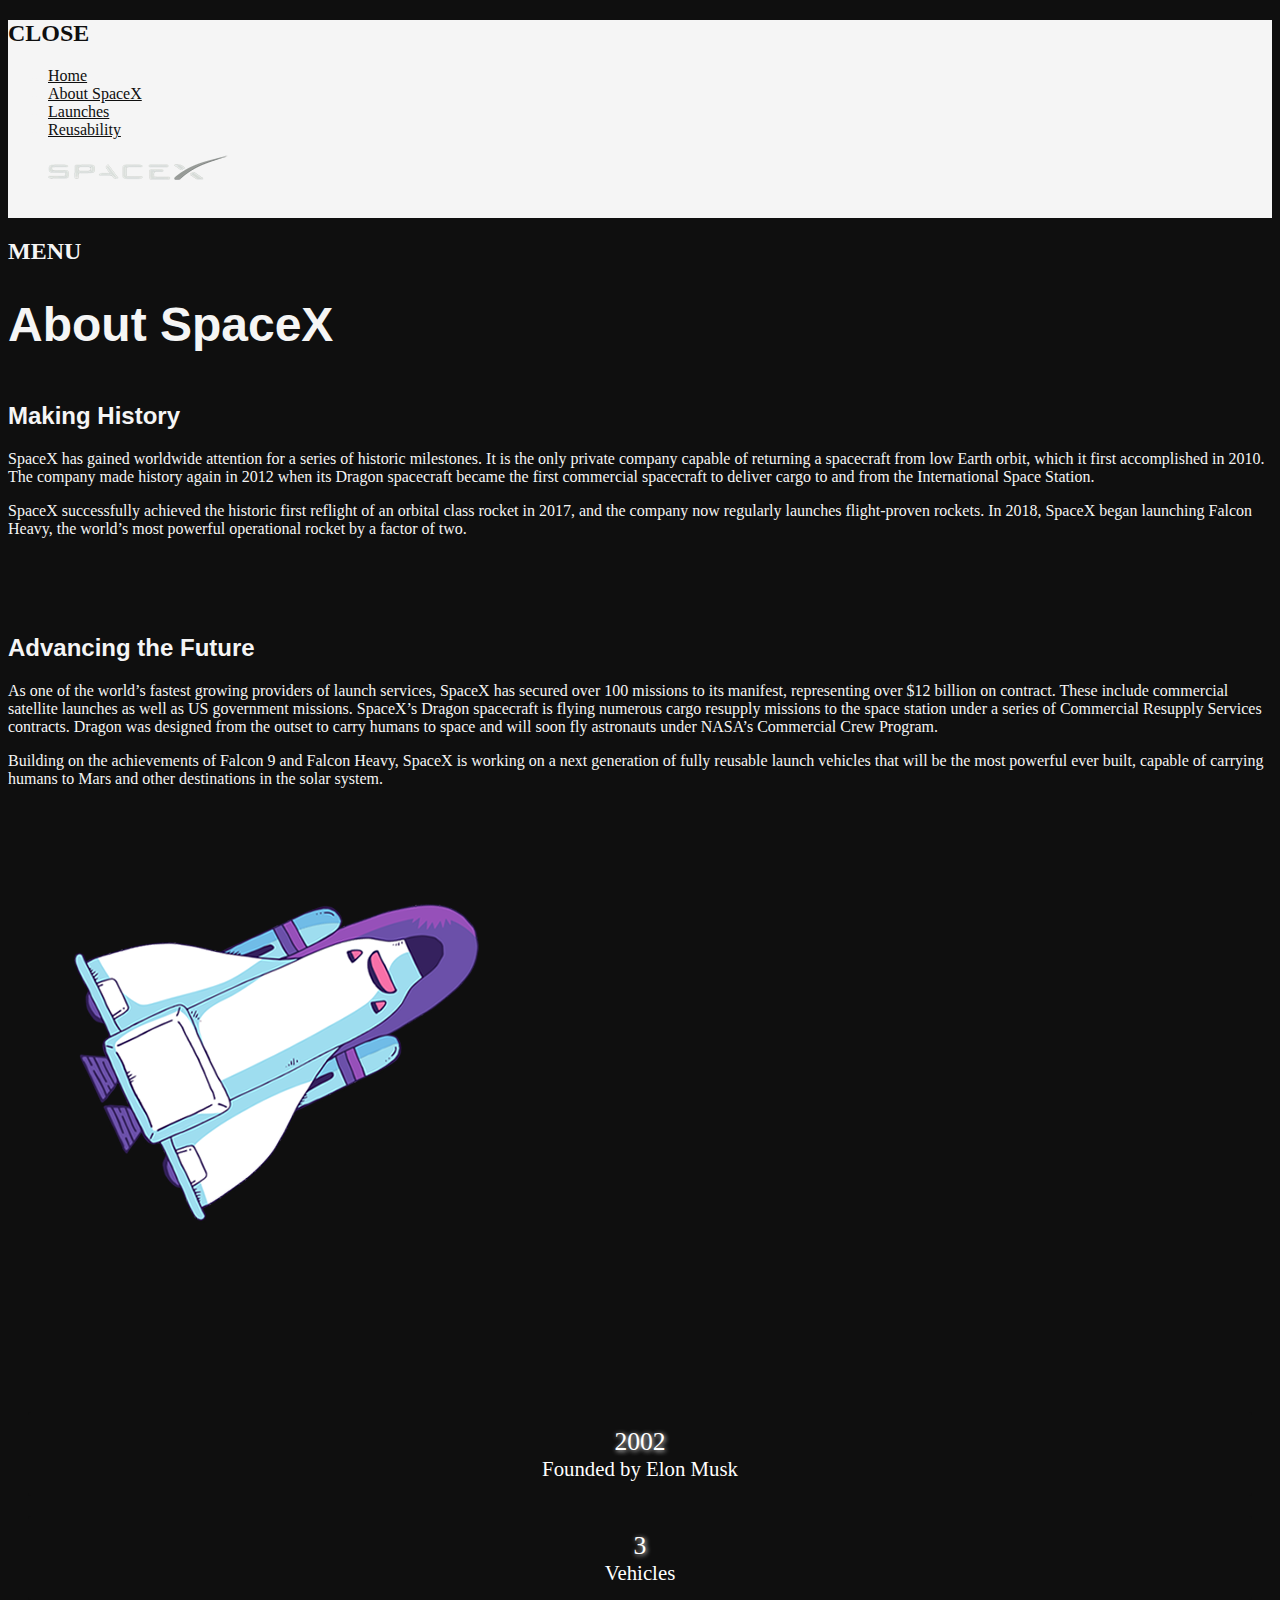
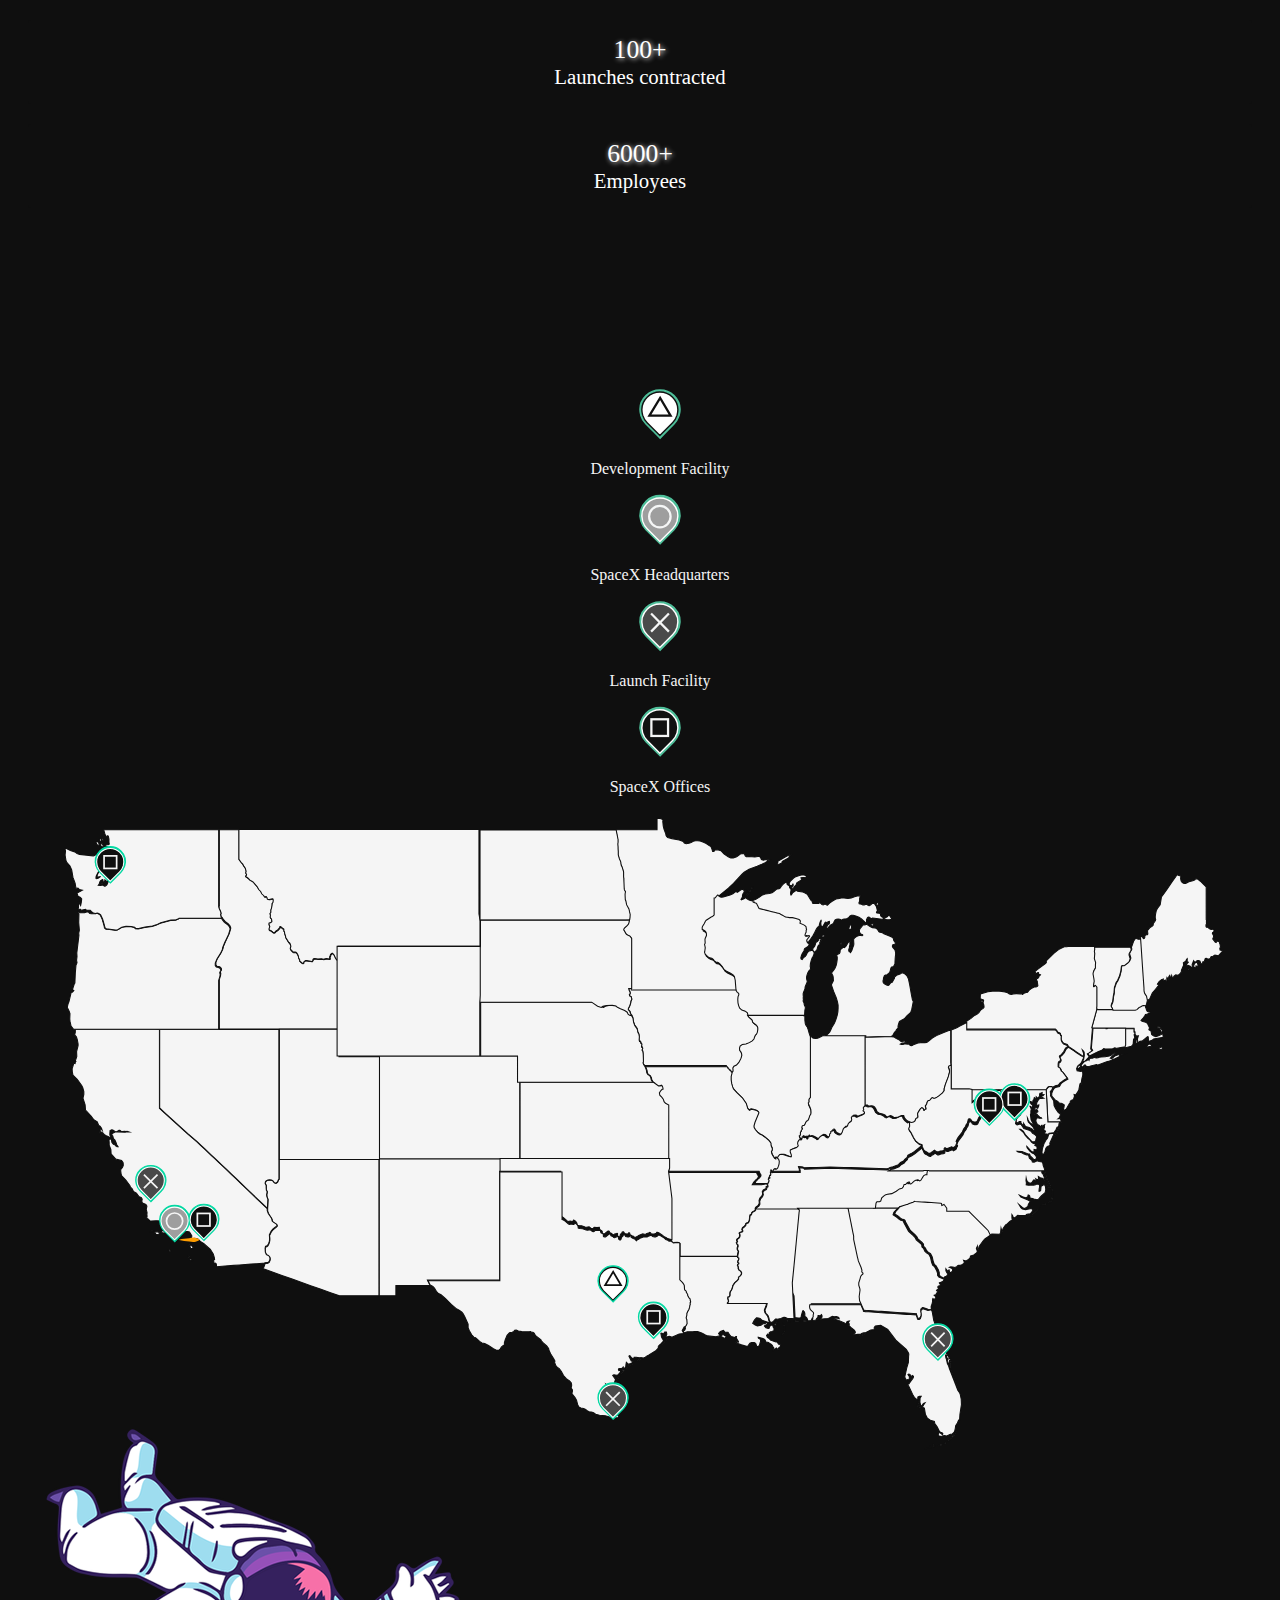
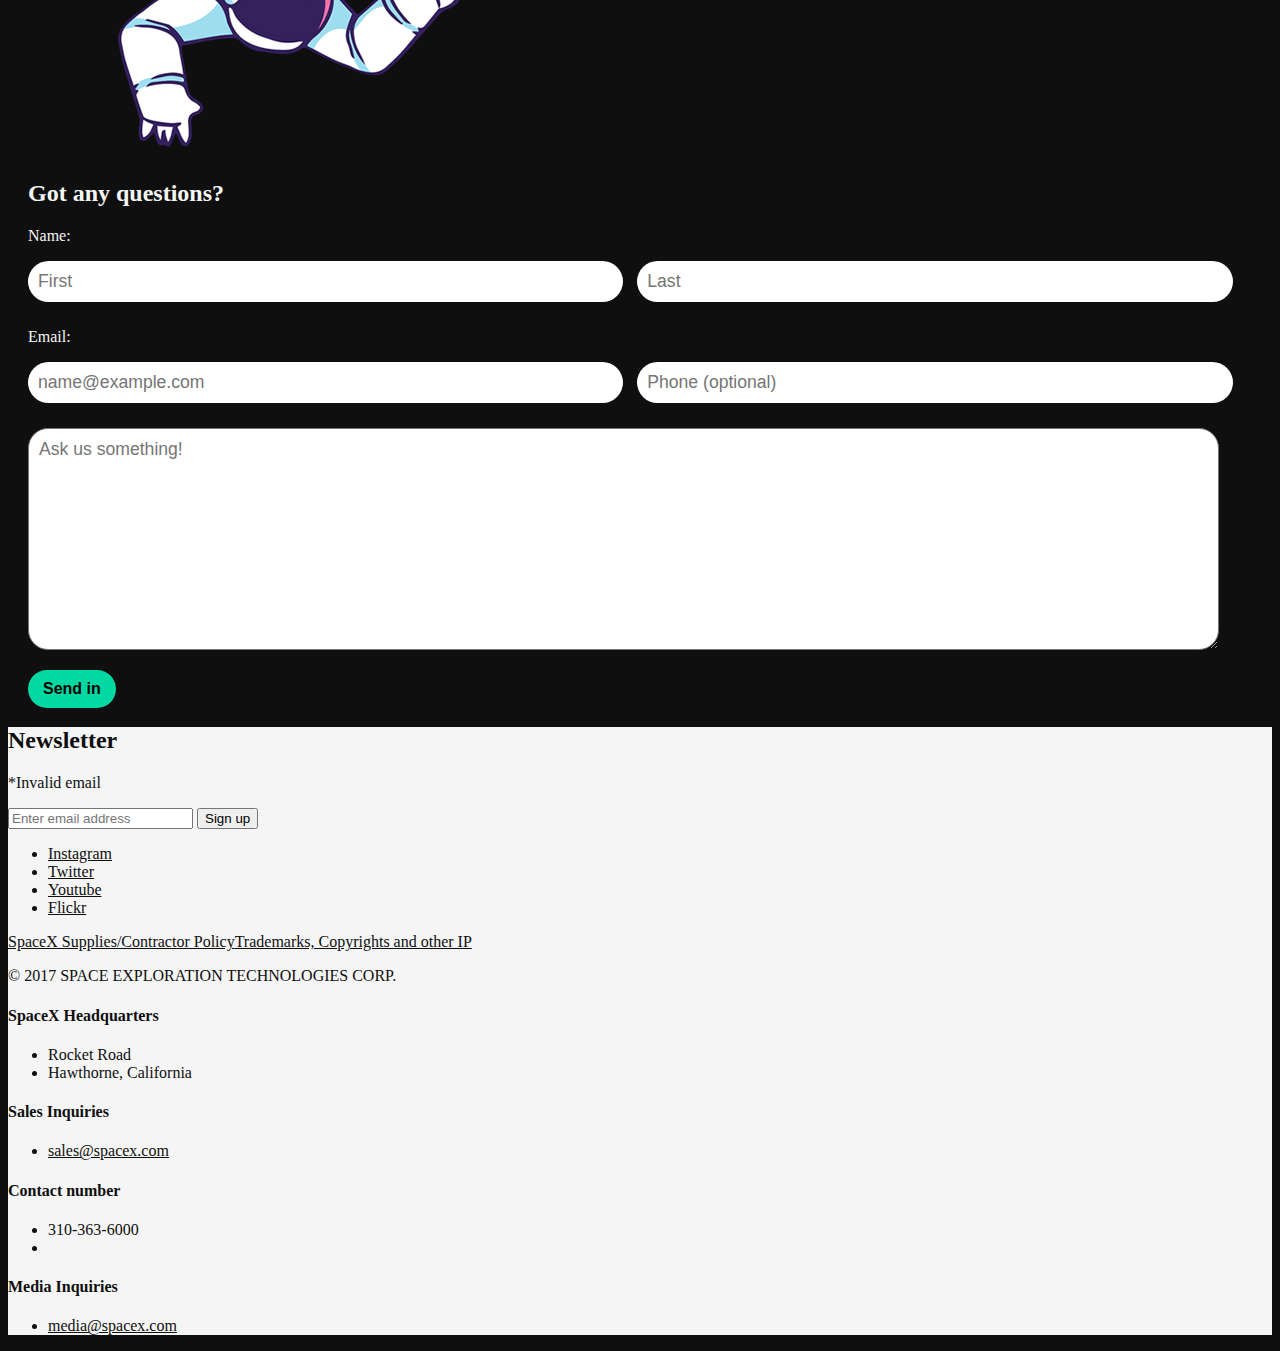
==== about-spacex/index.html @ 8ce4d806 "Add files via upload" ====
<!DOCTYPE html>

<html lang="en">

<head>
    <meta charset="utf-8">
    <meta name="description"
        content="SpaceX designs, manufactures and launches advanced rockets and spacecraft. The company was founded in 2002 to revolutionize space technology, with the ultimate goal of enabling people to live on other planets.">
    <meta name="viewport" content="width=device-width, initial-scale=1.0">
    <meta name="keywords" content="spacex, nasa, elon musk, space travel, falcon, rocket, rockets, rocket launch, mars">
    <meta name="designer" content="Selma Waller">
    <meta name="revisit-after" content="1 day">
    <title>About SpaceX | SpaceX</title>
    <link rel="stylesheet" href="https://wallerweave.com/project-exam/css/style.css">
    <link rel="stylesheet" href="css/about.css">
    <link rel="icon" type="image/png" href="images/spacex-favicon.png">
</head>

<body>
    <!-- navigation menu -->
    <nav>
        <div class="top-navigation-line" id="topnav">
            <div class="hamburger" id="hamburger"></div>
            <div class="shadow" id="myModal">
                <div class="modal-content" id="fitMobile">
                    <div id="close">
                        <h2>CLOSE</h2>
                        <div class="close-bar1"></div>
                        <div class="close-bar2"></div>
                    </div>
                    <div class="col-10">
                        <ul>
                            <li><a href="https://wallerweave.com/project-exam" target="_self">Home</a></li>
                            <li><a href="https://wallerweave.com/project-exam/about-spacex" target="_self">About
                                    SpaceX</a></li>
                            <li><a href="https://wallerweave.com/project-exam/launches" target="_self">Launches</a>
                            </li>
                            <li><a href="https://wallerweave.com/project-exam/reusability"
                                    target="_self">Reusability</a>
                            </li>
                        </ul>
                        <figure>
                            <img id="menu-logo" src="images/spacex-logo.png" alt="spacex-logo">
                        </figure>
                        <p>© 2017 SPACE EXPLORATION TECHNOLOGIES CORP.</p>
                    </div>
                </div>
            </div>
            <div class="pointer" id="pointer">
                <h2 id="menu-text">MENU</h2>
                <div class="bar1" id="bar1"></div>
                <div class="bar2" id="bar2"></div>
                <div class="bar3" id="bar3"></div>
            </div>
        </div>
    </nav>

    <!-- header / text content -->
    <div class="row">
        <section class="section-background">
            <div class="container">
                <div class="row">
                    <div class="header-text">
                        <div class="col-6">
                            <h1>About SpaceX</h1>
                            <h2>Making History</h2>
                            <p>SpaceX has gained worldwide attention for a series of historic milestones. It is the only
                                private
                                company capable of returning a spacecraft from low Earth orbit, which it first
                                accomplished
                                in
                                2010.
                                The company made history again in 2012 when its Dragon spacecraft became the first
                                commercial
                                spacecraft to deliver cargo to and from the International Space Station.</p>
                            <p>SpaceX successfully achieved the historic first reflight of an orbital class rocket in
                                2017,
                                and
                                the
                                company now regularly launches flight-proven rockets. In 2018, SpaceX began launching
                                Falcon
                                Heavy,
                                the world’s most powerful operational rocket by a factor of two.</p>

                            <div class="header-animation mobile">
                                <figure>
                                    <img src="images/spaceship.png" alt="spaceship-figure" style="width: 450px">
                                </figure>
                                <div class="galaxy-container">
                                    <div class="dot"></div>
                                    <div class="dot"></div>
                                    <div class="dot"></div>
                                    <div class="dot"></div>
                                    <div class="dot"></div>
                                    <div class="dot"></div>
                                    <div class="dot"></div>
                                    <div class="dot"></div>
                                    <div class="dot"></div>
                                    <div class="dot"></div>
                                    <div class="dot"></div>
                                    <div class="dot"></div>
                                    <div class="dot"></div>
                                </div>
                            </div>
                            <div class="textblock-space-top">
                                <h2>Advancing the Future</h2>
                                <p>As one of the world’s fastest growing providers of launch services, SpaceX has
                                    secured
                                    over
                                    100
                                    missions to its manifest, representing over $12 billion on contract. These include
                                    commercial
                                    satellite launches as well as US government missions. SpaceX’s Dragon spacecraft is
                                    flying
                                    numerous
                                    cargo resupply missions to the space station under a series of Commercial Resupply
                                    Services
                                    contracts. Dragon was designed from the outset to carry humans to space and will
                                    soon
                                    fly
                                    astronauts
                                    under NASA’s Commercial Crew Program.</p>
                                <p>Building on the achievements of Falcon 9 and Falcon Heavy, SpaceX is working on a
                                    next
                                    generation
                                    of
                                    fully reusable launch vehicles that will be the most powerful ever built, capable of
                                    carrying
                                    humans
                                    to Mars and other destinations in the solar system.</p>
                            </div>
                        </div>
                        <div class="header-animation tablet">
                            <figure>
                                <img src="images/spaceship.png" alt="spaceship-figure" style="width: 450px"></figure>
                            <div class="galaxy-container">
                                <div class="dot"></div>
                                <div class="dot"></div>
                                <div class="dot"></div>
                                <div class="dot"></div>
                                <div class="dot"></div>
                                <div class="dot"></div>
                                <div class="dot"></div>
                                <div class="dot"></div>
                                <div class="dot"></div>
                                <div class="dot"></div>
                                <div class="dot"></div>
                                <div class="dot"></div>
                                <div class="dot"></div>
                            </div>
                        </div>
                    </div>
                </div>
            </div>
        </section>
    </div>

    <!-- Facts -->
    <main class="container-main">
        <div class="row">
            <div class="fact-cards container col-10">
                <div class="cards">
                    <div class="facts">
                        <div class="background-animation"></div>
                        <div class="fact-text">
                            <p>2002</p>
                            <p>Founded by Elon Musk</p>
                        </div>
                    </div>
                    <div class="facts">
                        <div class="background-animation"></div>
                        <div class="fact-text">
                            <p>3</p>
                            <p>Vehicles</p>
                        </div>
                    </div>
                    <div class="facts">
                        <div class="background-animation"></div>
                        <div class="fact-text">
                            <p>100+</p>
                            <p>Launches contracted</p>
                        </div>
                    </div>
                    <div class="facts">
                        <div class="background-animation"></div>
                        <div class="fact-text">
                            <p>6000+</p>
                            <p>Employees</p>
                        </div>
                    </div>
                </div>
            </div>
        </div>

        <!-- Map with locations -->
        <div class="container-main">
            <div class="map-of-locations">
                <div class="info-icons">
                    <div class="col-10">
                        <div class="col-1">
                            <figure>
                                <img src="images/dev-fac.svg" alt="triangle-icon" style="width:50px;">
                            </figure>
                            <p>Development Facility</p>
                        </div>
                        <div class="col-1">
                            <figure>
                                <img src="images/headquarter.svg" alt="circle-icon" style="width:50px;">
                            </figure>
                            <p>SpaceX Headquarters</p>
                        </div>
                        <div class="col-1">
                            <figure>
                                <img src="images/launch.svg" alt="cross-icon" style="width:50px;">
                            </figure>
                            <p>Launch Facility</p>
                        </div>
                        <div class="col-1">
                            <figure>
                                <img src="images/office.svg" alt="square-icon" style="width:50px;">
                            </figure>
                            <p>SpaceX Offices</p>
                        </div>
                    </div>
                </div>
                <div class="map-of-usa">
                    <figure>
                        <img src="images/usa-pinned.svg" alt="map-of-usa">
                    </figure>
                </div>
            </div>
        </div>

        <!-- Contact form -->
        <div class="container-main">
            <div class="row">
                <div class="question-form">
                    <div class="col-6">
                        <div class="header-animation bottom-animation">
                            <div class="dot"></div>
                            <div class="dot"></div>
                            <div class="dot"></div>
                            <div class="dot"></div>
                            <div class="dot"></div>
                            <div class="dot"></div>
                            <div class="dot"></div>
                            <div class="dot"></div>
                            <div class="dot"></div>
                            <figure>
                                <img src="images/astronaut2.png" alt="animated-image" style="width: 450px;">
                            </figure>
                        </div>
                    </div>
                    <div class="col-6">
                        <form>
                            <h2>Got any questions?</h2>
                            <p>Name:</p>
                            <p id="nameError">*Please enter a valid name</p>
                            <input type="text" id="firstName" placeholder="First">
                            <input type="text" id="lastName" placeholder="Last">
                            <p>Email:</p>
                            <p id="emailError">*Invalid email</p>
                            <p id="phoneError">*Invalid phone number</p>
                            <input type="email" id="emailAddress" placeholder="name@example.com">
                            <input type="tel" id="phoneNumber" placeholder="Phone (optional)">
                            <p id="textFieldError">*This field cannot be empty</p>
                            <textarea id="textField" placeholder="Ask us something!"></textarea>
                        </form>
                        <button id="formSubmit">Send in</button>
                        <p id="questionReceived">Message sent! You'll hear from us soon!</p>
                    </div>
                </div>
            </div>
        </div>
    </main>

    <!-- Footer -->
    <footer>
        <div class="footer-outer">
            <div class="row">
                <div class="container-main">
                    <div class="left-side-footer">
                        <div class="footer-newsletter">
                            <div class="col-6">
                                <div class="footer-newsletter-section">
                                    <h2>Newsletter</h2>
                                    <div id="error">
                                        <p>*Invalid email</p>
                                    </div>
                                    <form>
                                        <input class="footer-email-input" id="email" type="email"
                                            placeholder="Enter email address">
                                        <button id="submitButton">Sign up</button>
                                    </form>
                                </div>
                                <div class="footer-media">
                                    <ul>
                                        <li><a href="https://www.instagram.com/spacex/" target="_blank">Instagram</a>
                                        </li>
                                        <li><a href="https://twitter.com/SpaceX" target="_blank">Twitter</a></li>
                                        <li><a href="https://www.youtube.com/channel/UCtI0Hodo5o5dUb67FeUjDeA"
                                                target="_blank">Youtube</a></li>
                                        <li><a href="https://www.flickr.com/photos/spacex/" target="_blank">Flickr</a>
                                        </li>
                                    </ul>
                                </div>

                                <div class="footer-contact-section mobile-footer">
                                    <h4>Contact number</h4>
                                    <ul>
                                        <li>310-363-6000</li>
                                    </ul>
                                    <h4>SpaceX Headquarters</h4>
                                    <ul>
                                        <li>Rocket Road</li>
                                        <li>Hawthorne, California</li>
                                    </ul>

                                    <h4>Sales Inquiries</h4>
                                    <ul>
                                        <li><a href="mailto:sales@spacex.com" target="_top">sales@spacex.com</a>
                                        </li>
                                    </ul>
                                    <h4>Media Inquiries</h4>
                                    <ul>
                                        <li><a href="mailto:media@spacex.com" target="_top">media@spacex.com</a>
                                        </li>
                                    </ul>
                                    <div class="copyrights">
                                        <a href="https://www.spacex.com/news/2013/07/29/spacex-suppliercontractor-policy"
                                            target="_blank">SpaceX Supplies/Contractor Policy</a><a
                                            href="https://www.spacex.com/trademarks-copyrights-and-other-ip-spacex"
                                            target="_blank">Trademarks, Copyrights and other IP</a>
                                        <p>© 2017 SPACE EXPLORATION TECHNOLOGIES CORP.</p>
                                    </div>
                                </div>
                                <div class="copyrights desktop">
                                    <a href="https://www.spacex.com/news/2013/07/29/spacex-suppliercontractor-policy"
                                        target="_blank">SpaceX Supplies/Contractor Policy</a><a
                                        href="https://www.spacex.com/trademarks-copyrights-and-other-ip-spacex"
                                        target="_blank">Trademarks, Copyrights and other IP</a>
                                    <p>© 2017 SPACE EXPLORATION TECHNOLOGIES CORP.</p>

                                </div>
                            </div>
                        </div>
                    </div>

                    <div class="col-5 right-floating-box">
                        <div class="footer-contact-section desktop">
                            <div class="col-6">
                                <h4>SpaceX Headquarters</h4>
                                <ul>
                                    <li>Rocket Road</li>
                                    <li>Hawthorne, California</li>
                                </ul>

                                <h4>Sales Inquiries</h4>
                                <ul>
                                    <li><a href="mailto:sales@spacex.com" target="_top">sales@spacex.com</a></li>
                                </ul>
                            </div>

                            <div class="col-6">
                                <h4>Contact number</h4>
                                <ul>
                                    <li>310-363-6000</li>
                                    <li>&nbsp;</li>
                                </ul>
                                <h4>Media Inquiries</h4>
                                <ul>
                                    <li><a href="mailto:media@spacex.com" target="_top">media@spacex.com</a></li>
                                </ul>
                            </div>
                        </div>
                    </div>
                </div>
            </div>
        </div>
    </footer>
    <!-- Root -->
    <script src="https://wallerweave.com/project-exam/script/javascript.js"></script>
    <script src="script/about.js"></script>
</body>

</html>
---- about-spacex/css/about.css ----
/* inverted theme colors */
body {
    background: #0f0f0f;
    color: #f5f5f5;
}

.top-navigation-line {
    background: #0f0f0f;
}

.modal-content {
    background: #f5f5f5;
}

.close-bar1,
.close-bar2 {
    background: #0f0f0f;
}

.modal-content h2,
.modal-content a {
    color: #0f0f0f;
}

.modal-content a:hover {
    color: #00b688;
}

.section-background {
    background: #0f0f0f;
}

.footer-outer {
    background: #f5f5f5;
}

.footer-outer,
.footer-outer a {
    color: #0f0f0f;
}

.footer-outer a:hover {
    color: #00b688;
}

.tablet {
    display: block;
}

.mobile {
    display: none;
}

.mobile-footer {
    display: none;
}

/* animation */
.header-animation {
    right: 0;
    top: 100px;
}

.header-animation img {
    width: 100%;
    animation: spaceship 9000ms infinite, intro-fade 3000ms ease-in;
}

@keyframes spaceship {
    0% {
        transform: translateY(0) rotate(-20deg);
    }

    50% {
        transform: translateY(20px) rotate(-22deg);
    }
    100% {
        transform: translateY(0) rotate(-20deg);
    }
}

@keyframes intro-fade {
    0% {
        opacity: 0;
    }

    20% {
        opacity: 0;
    }

    30% {
        opacity: 0;
    }

    40% {
        opacity: 0;
    }

    60% {
        opacity: 0.8;
    }

    70% {
        opacity: 1;
    }

    100% {
        opacity: 1;
    }
}

@keyframes intro-fade-stars {
    0% {
        opacity: 0;
    }

    10% {
        opacity: 0;
    }

    50% {
        opacity: 1;
    }
    
    100% {
        opacity: 1;
    }
}

.galaxy-container {
    animation: intro-fade-stars 5000ms ease-in;
}

.dot:nth-child(6) {
    top: 30px;
}

.dot:nth-child(9) {
    top: calc(50% - 40px);
    left: calc(50% - 330px);
    animation-delay: 2700ms;
    width: 2px;
    height: 2px;
}

.dot:nth-child(10) {
    top: calc(50% - 210px);
    left: calc(50% - -30px);
    animation-delay: 1600ms;
    width: 1px;
    height: 1px;
}

.dot:nth-child(11) {
    top: calc(50% - -120px);
    left: calc(50% - -250px);
    animation-delay: 2000ms;
    width: 3px;
    height: 3px;
}

.dot:nth-child(12) {
    top: calc(50% - -160px);
    left: calc(50% - 170px);
    animation-delay: 2300ms;
    width: 1px;
    height: 1px;
}

.dot:nth-child(4) {
    top: calc(50% - -160px);
    left: calc(50% - 170px);
    animation-delay: 1300ms;
    width: 1px;
    height: 1px;
}

/* main content */
.header-text {
    padding-right: 0;
}

.header-text h1 {
    font-family: 'Work Sans', sans-serif;
    font-weight: 100;
    font-size: 3em;
    font-weight: 600;
}

.header-text h2 {
    font-family: 'Work Sans', sans-serif;
    margin-top: 50px;
    animation: intro-fade 1000ms ease-in;
}

.header-text p {
    animation: intro-fade 1200ms ease-in;
}

.textblock-space-top {
    padding-top: 30px;
    animation: intro-fade 1500ms ease-in;
}

.textblock-space-top p {
    animation: intro-fade 1700ms ease-in;
}

.fact-cards {
    margin-top: 130px;
}

.facts {
    position: relative;
    background: #0f0f0f;
    margin: 20px;
    border-radius: 3px;
    padding: 0;
}

.fact-text {
    padding: 15px;
}

.fact-text p {
    margin: 0;
    text-align: center;
    font-size: 1.3em;
    color: #fff;
}

.fact-text p:nth-child(1) {
    font-size: 1.6em;
    text-shadow: 1px 1px 5px #fff;
}

.background-animation {
    position: absolute;
    width: 100%;
    height: 100%;
    z-index: 0;
    animation: factsbackground 5000ms ease-in-out infinite;
}

@keyframes factsbackground {
    0% {
        background: #969696;
        opacity: 0.4;
    }

    50% {
        background: #7a7a7a;
        opacity: 0.2;
    }

    100% {
        background: #969696;
        opacity: 0.4;
    }
}

.map-of-locations {
    padding-top: 160px;
}

.info-icons {
    width: 100%;
    display: inline-block;
    text-align: center;
    padding: 0 20px;
}

.info-icons figure {
    margin: 0;
}

.info-icons img {
    user-select: none;
    -webkit-user-drag: none;
}

.map-of-usa figure {
    margin: 0;
}

.map-of-usa img {
    width: 100%;
    -webkit-user-drag: none;
    user-select: none;
}

.bottom-animation {
    margin-top: -150px;
    overflow: visible;
    z-index: -99;
    max-height: 400px;
}

.bottom-animation figure {
    margin: 0;
}

.bottom-animation img {
    left: 30px;
}

.question-form {
    padding: 0 20px 0 20px;
    margin-top: 50px;
}

.question-form input {
    border: none;
    border-radius: 100px;
}

#firstName, 
#lastName,
#emailAddress,
#phoneNumber {
    width: 47%;
    font-family: 'Quicksand', sans-serif;
    font-size: 1.1em;
    padding: 10px;
    margin-bottom: 10px;
}

#firstName,
#emailAddress {
    margin-right: 10px;
}

textarea {
    height: 200px;
}

#textField {
    width: 95.5%;
    height: 200px;
    margin-top: 15px;
    display: block;
    font-family: 'Quicksand', sans-serif;
    font-size: 1.1em;
    padding: 10px;
    border-radius: 20px;
}

.question-form button {
    margin-top: 20px;
    background: #02d8a2;
    border-radius: 50px;
    border: none;
    padding: 10px 15px;
    cursor: pointer;
    font-size: 1em;
    font-family: 'Quicksand', sans-serif;
    font-weight: bold;
}

.question-form button:hover {
    background: #00b88a;
}

.question-form button:active {
    background: #00a37a;
}

#nameError,
#emailError,
#phoneError,
#textFieldError {
    display: none;
    color: rgb(255, 51, 51);
}

#questionReceived {
    display: none;
}

@media only screen and (max-width: 800px) {
/* tablet responsive */
    .desktop {
        display: none;
    }
    
    .tablet {
        display: block;
    }
    
    .mobile-footer {
        display: block;
    }

    .header-text {
        padding-left: 25px;
    }
    
    .header-animation img {
        margin-top: 70px;
        left: 40px;
        max-width: 80%;
    }

    #firstName,
    #lastName,
    #emailAddress,
    #phoneNumber,
    #textField {
        width: 100%;
    }
}

@media only screen and (max-width: 500px) {
/* mobile responsive */
    .desktop {
        display: none;
    }

    .tablet {
        display: none;
    }

    .mobile {
        display: block;
    }

    .mobile-footer {
        display: block;
    }

    .top-navigation-line {
        top: 0;
    }

    .header-text {
        margin-top: 20px;
        padding: 0 20px;
    }

    .header-text p {
        font-size: 1.1em;
    }

    .header-text .col-6 {
        width: 100%;
    }

    .header-text h2 {
        margin-top: 10px;
    }

    .header-animation {
        display: none;
    }

    .fact-cards {
        margin-top: 50px;
    }

    .info-icons .col-1 {
        width: 25%;
    }

    .map-of-locations {
        padding: 80px 0 50px 0;
    }

    .info-icons p {
        font-size: 0.8em;
    }

    .question-form .col-6 {
        width: 100%;
    }

    .question-form {
        margin-top: 10px;
    }

    .question-form button {
        margin: 20px 0;
    }
}

@media only screen and (max-width: 320px) {
    .info-icons .col-1 {
        width: 50%;
    }
}
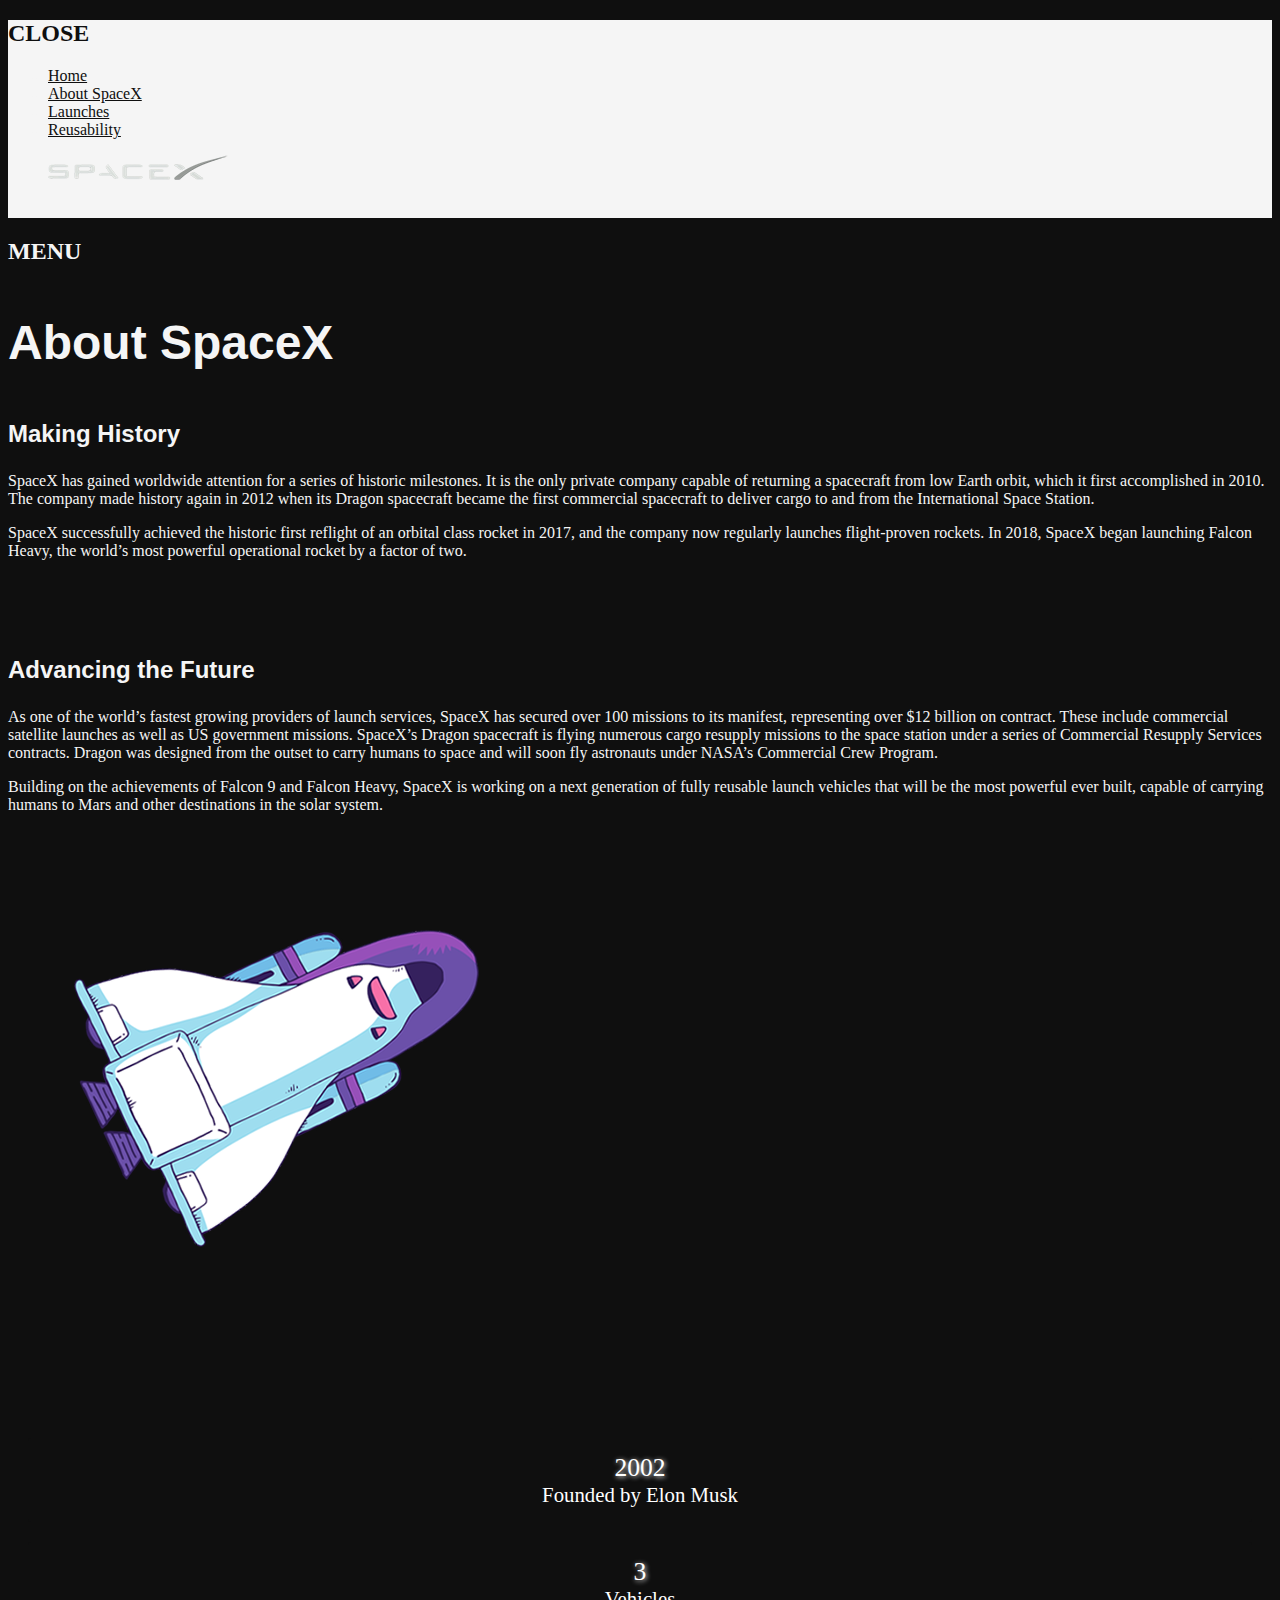
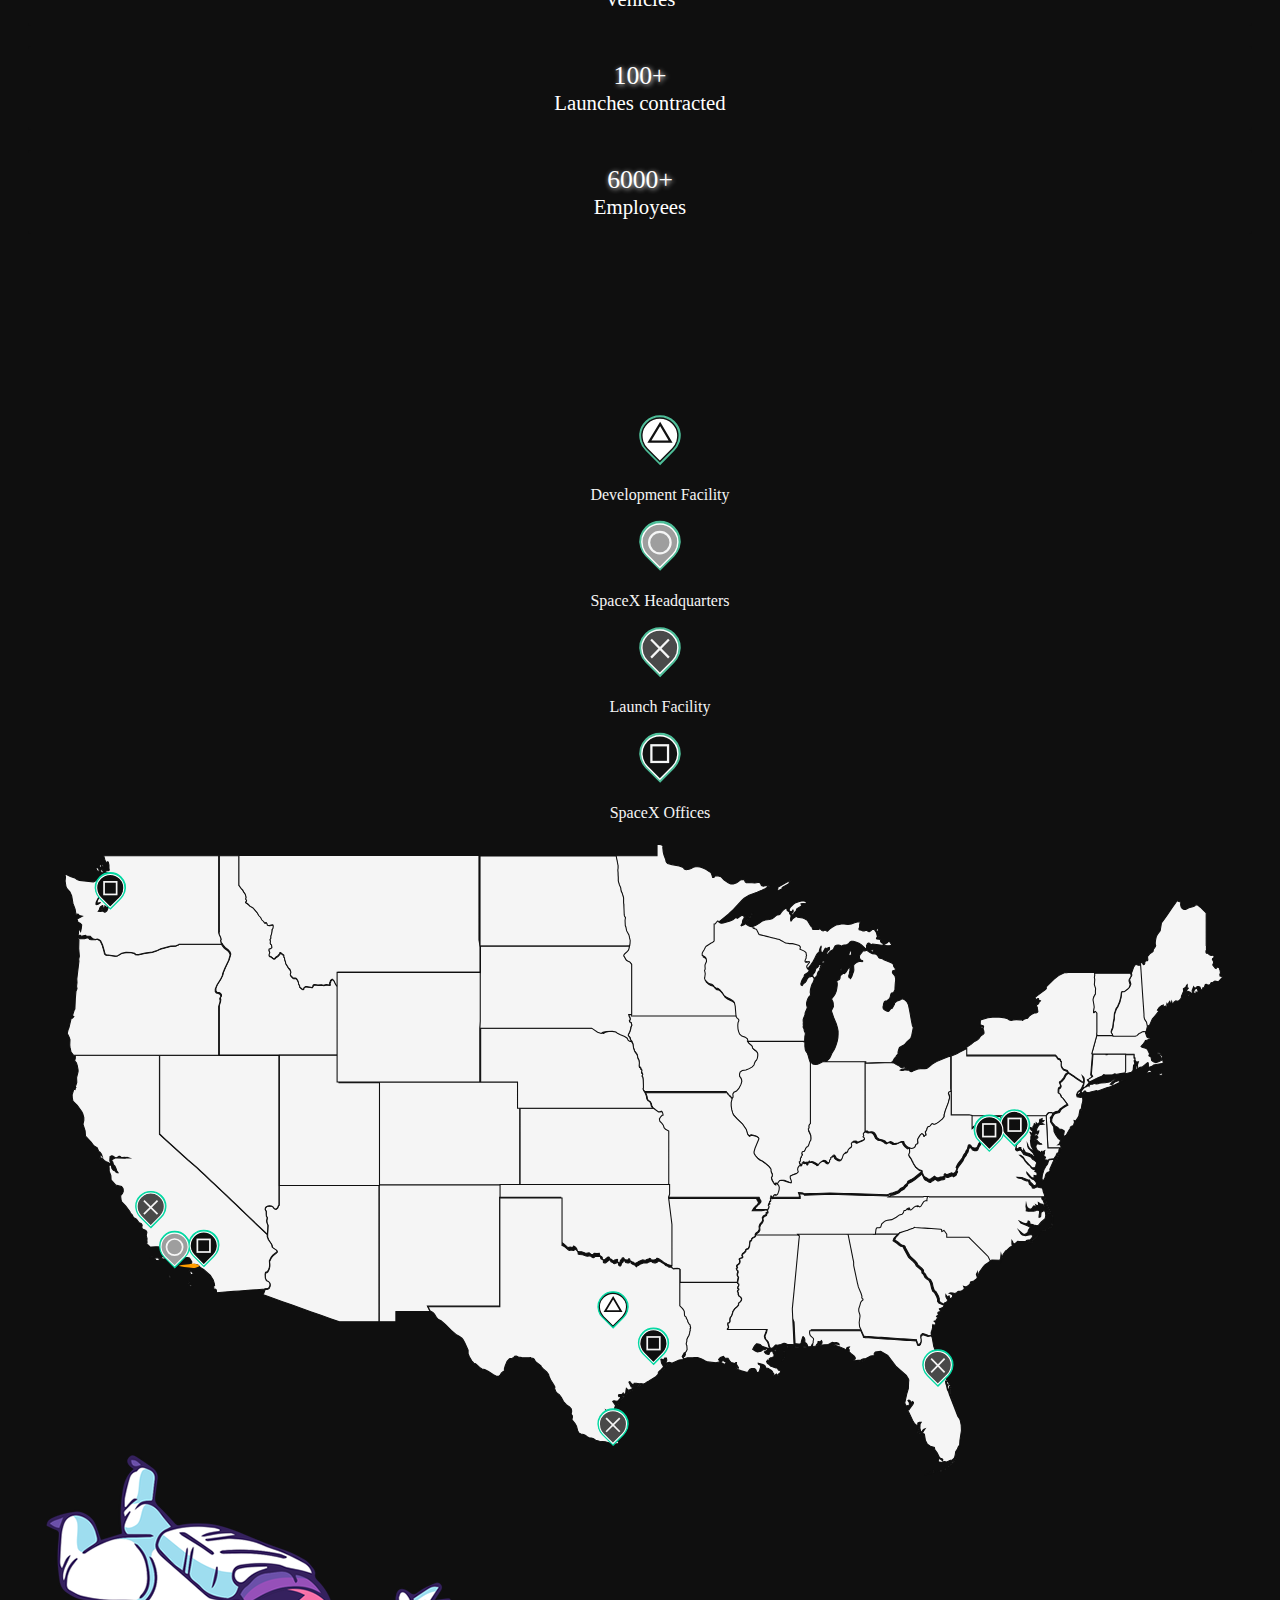
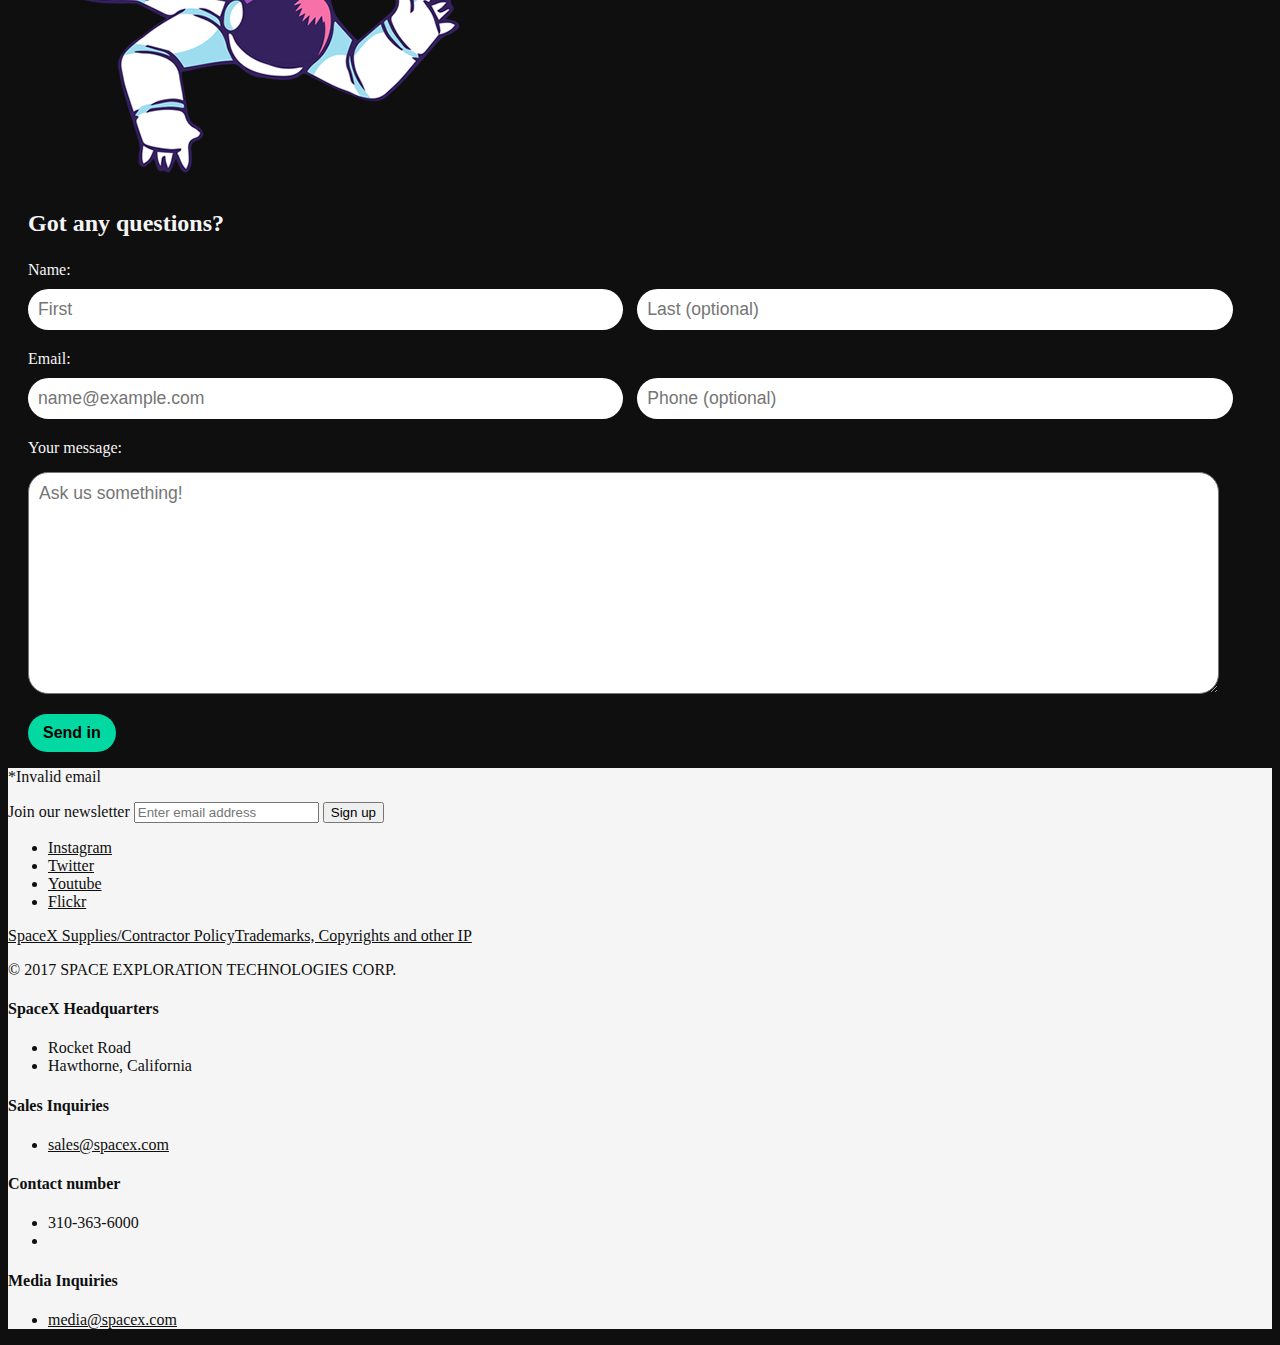
==== commit 3d7c93da: "added labels to input fields" ====
--- a/about-spacex/index.html
+++ b/about-spacex/index.html
@@ -62,8 +62,8 @@
                 <div class="row">
                     <div class="header-text">
                         <div class="col-6">
-                            <h1>About SpaceX</h1>
-                            <h2>Making History</h2>
+                            <h2>About SpaceX</h2>
+                            <h3>Making History</h3>
                             <p>SpaceX has gained worldwide attention for a series of historic milestones. It is the only
                                 private
                                 company capable of returning a spacecraft from low Earth orbit, which it first
@@ -103,7 +103,7 @@
                                 </div>
                             </div>
                             <div class="textblock-space-top">
-                                <h2>Advancing the Future</h2>
+                                <h3>Advancing the Future</h3>
                                 <p>As one of the world’s fastest growing providers of launch services, SpaceX has
                                     secured
                                     over
@@ -253,16 +253,17 @@
                     </div>
                     <div class="col-6">
                         <form>
-                            <h2>Got any questions?</h2>
-                            <p>Name:</p>
+                            <h3>Got any questions?</h3>
+                            <label for="firstName">Name:</label>
                             <p id="nameError">*Please enter a valid name</p>
                             <input type="text" id="firstName" placeholder="First">
-                            <input type="text" id="lastName" placeholder="Last">
-                            <p>Email:</p>
+                            <input type="text" id="lastName" placeholder="Last (optional)">
+                            <label for="emailAddress">Email:</label>
                             <p id="emailError">*Invalid email</p>
                             <p id="phoneError">*Invalid phone number</p>
                             <input type="email" id="emailAddress" placeholder="name@example.com">
                             <input type="tel" id="phoneNumber" placeholder="Phone (optional)">
+                            <label for="textField">Your message:</label>
                             <p id="textFieldError">*This field cannot be empty</p>
                             <textarea id="textField" placeholder="Ask us something!"></textarea>
                         </form>
@@ -283,12 +284,12 @@
                         <div class="footer-newsletter">
                             <div class="col-6">
                                 <div class="footer-newsletter-section">
-                                    <h2>Newsletter</h2>
                                     <div id="error">
                                         <p>*Invalid email</p>
                                     </div>
                                     <form>
-                                        <input class="footer-email-input" id="email" type="email"
+                                        <label for="newsletterEmail">Join our newsletter</label>
+                                        <input class="footer-email-input" id="newsletterEmail" type="email"
                                             placeholder="Enter email address">
                                         <button id="submitButton">Sign up</button>
                                     </form>
@@ -305,7 +306,7 @@
                                     </ul>
                                 </div>
 
-                                <div class="footer-contact-section mobile-footer">
+                                <div class="footer-contact-section mobile">
                                     <h4>Contact number</h4>
                                     <ul>
                                         <li>310-363-6000</li>
@@ -340,7 +341,6 @@
                                         href="https://www.spacex.com/trademarks-copyrights-and-other-ip-spacex"
                                         target="_blank">Trademarks, Copyrights and other IP</a>
                                     <p>© 2017 SPACE EXPLORATION TECHNOLOGIES CORP.</p>
-
                                 </div>
                             </div>
                         </div>
--- a/about-spacex/css/about.css
+++ b/about-spacex/css/about.css
@@ -180,14 +180,19 @@
     padding-right: 0;
 }
 
-.header-text h1 {
+.header-text h2 {
     font-family: 'Work Sans', sans-serif;
-    font-weight: 100;
+    font-weight: 600;
     font-size: 3em;
+}
+
+.header-text h3 {
     font-weight: 600;
-}
-
-.header-text h2 {
+    font-size: 1.5em;
+}
+
+.header-text h2,
+.header-text h3 {
     font-family: 'Work Sans', sans-serif;
     margin-top: 50px;
     animation: intro-fade 1000ms ease-in;
@@ -307,6 +312,15 @@
 .question-form {
     padding: 0 20px 0 20px;
     margin-top: 50px;
+}
+
+.question-form h3 {
+    font-size: 1.5em;
+}
+
+.question-form label {
+    display: block;
+    margin: 10px 0;
 }
 
 .question-form input {
@@ -445,7 +459,11 @@
         width: 100%;
     }
 
-    .header-text h2 {
+    .header-text h2{
+        margin-top: 40px;
+    }
+
+    .header-text h3 {
         margin-top: 10px;
     }
 
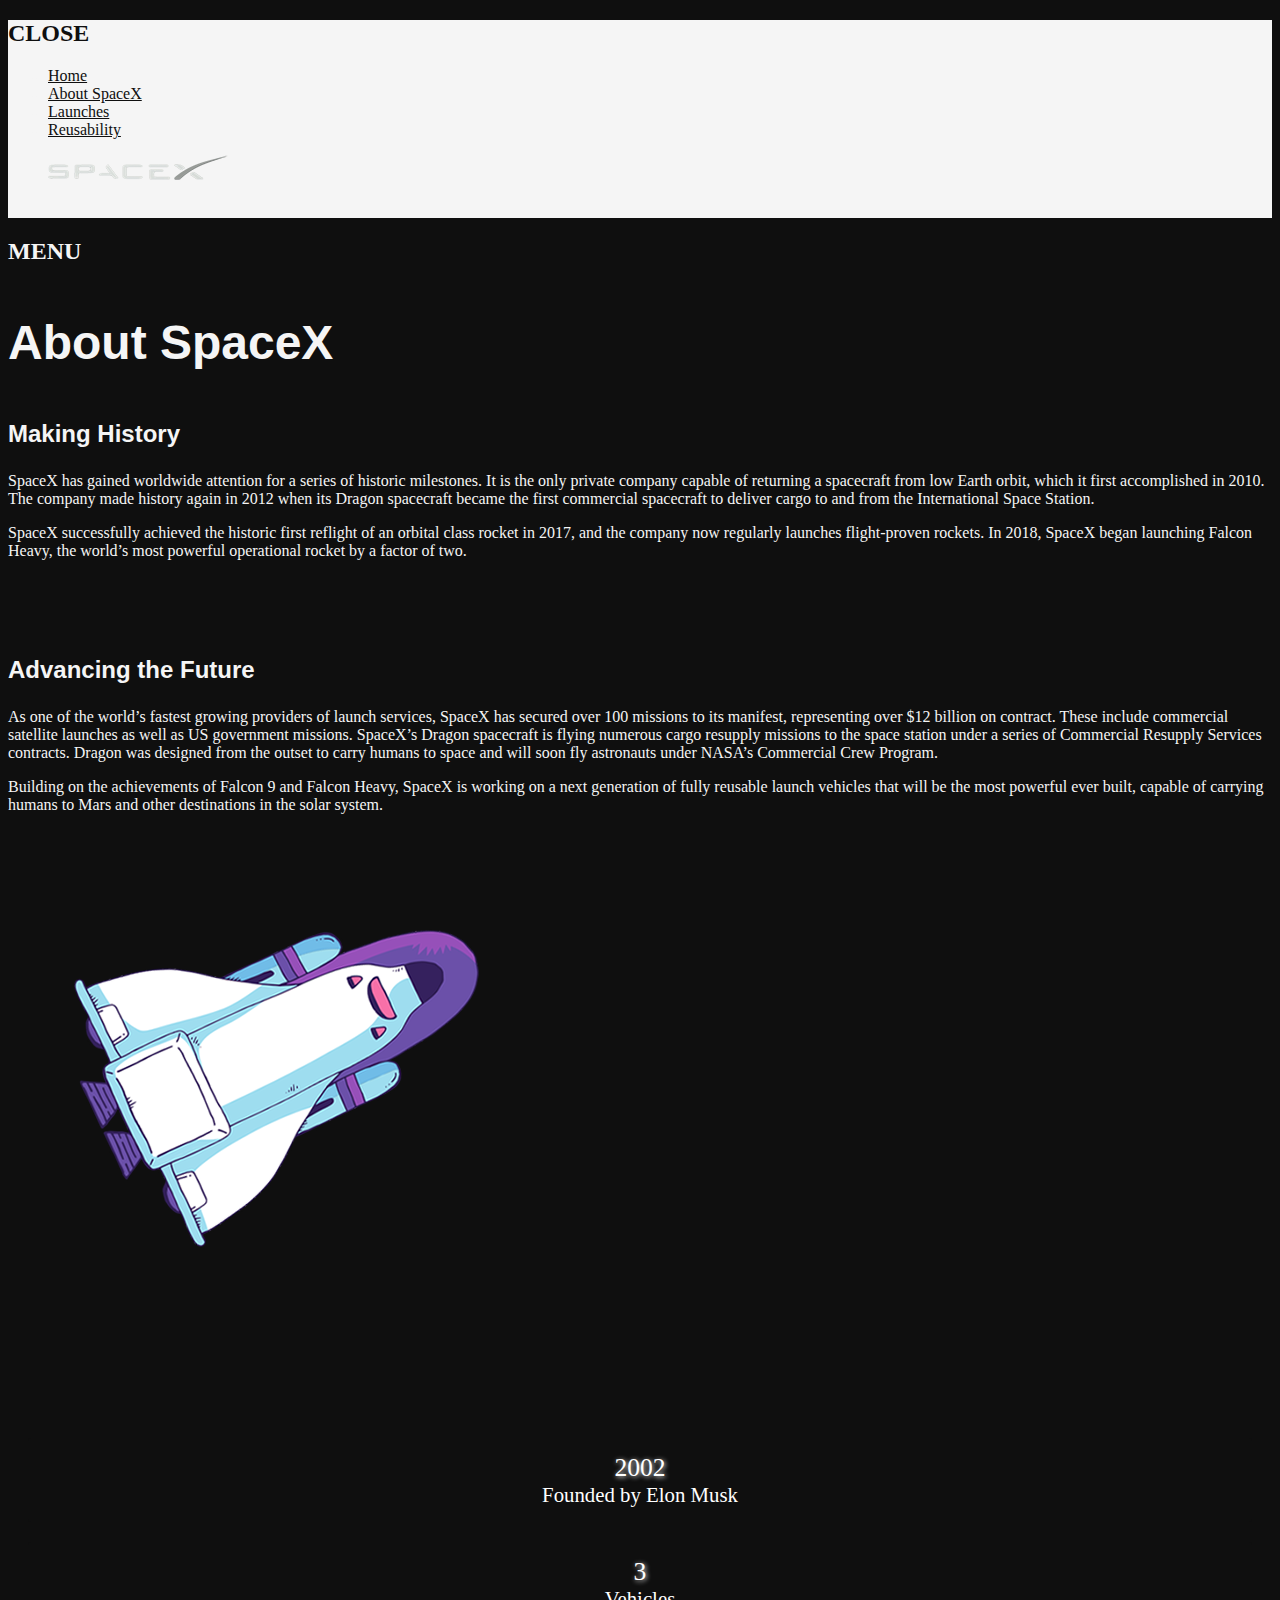
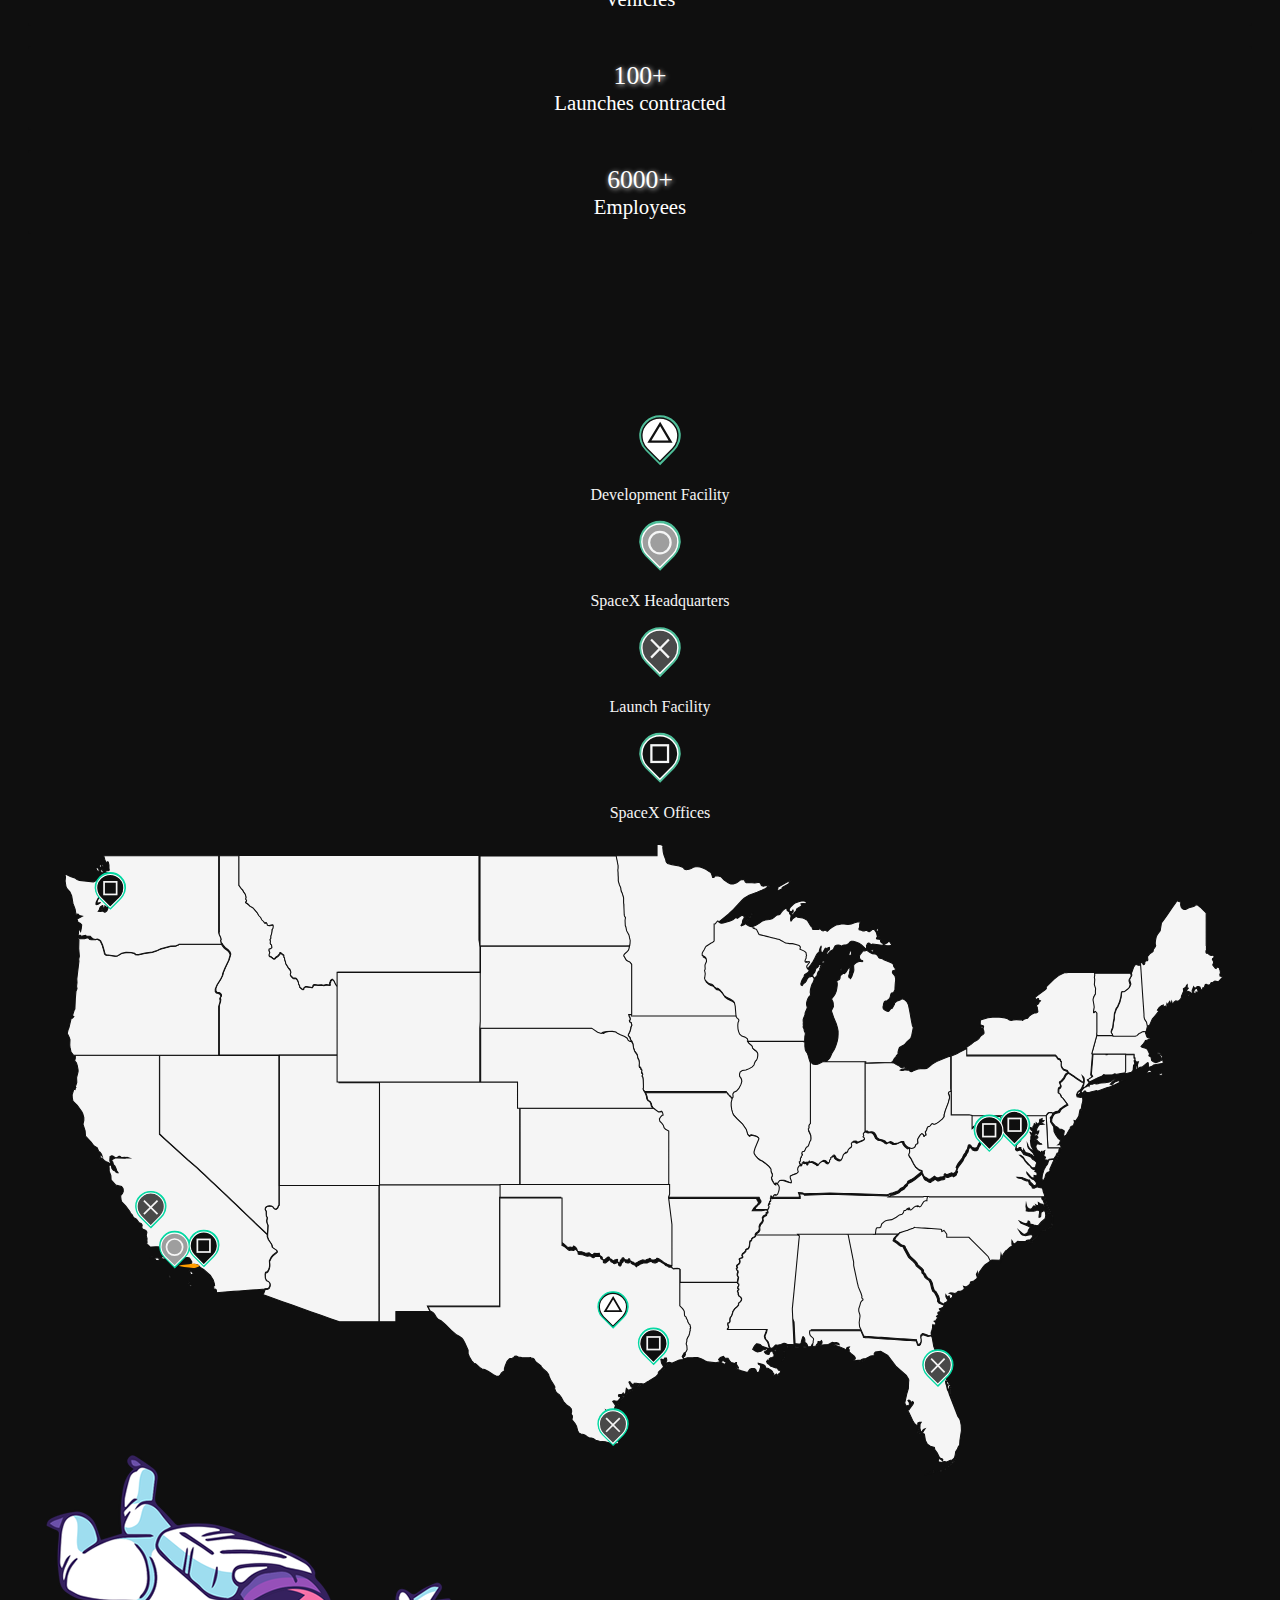
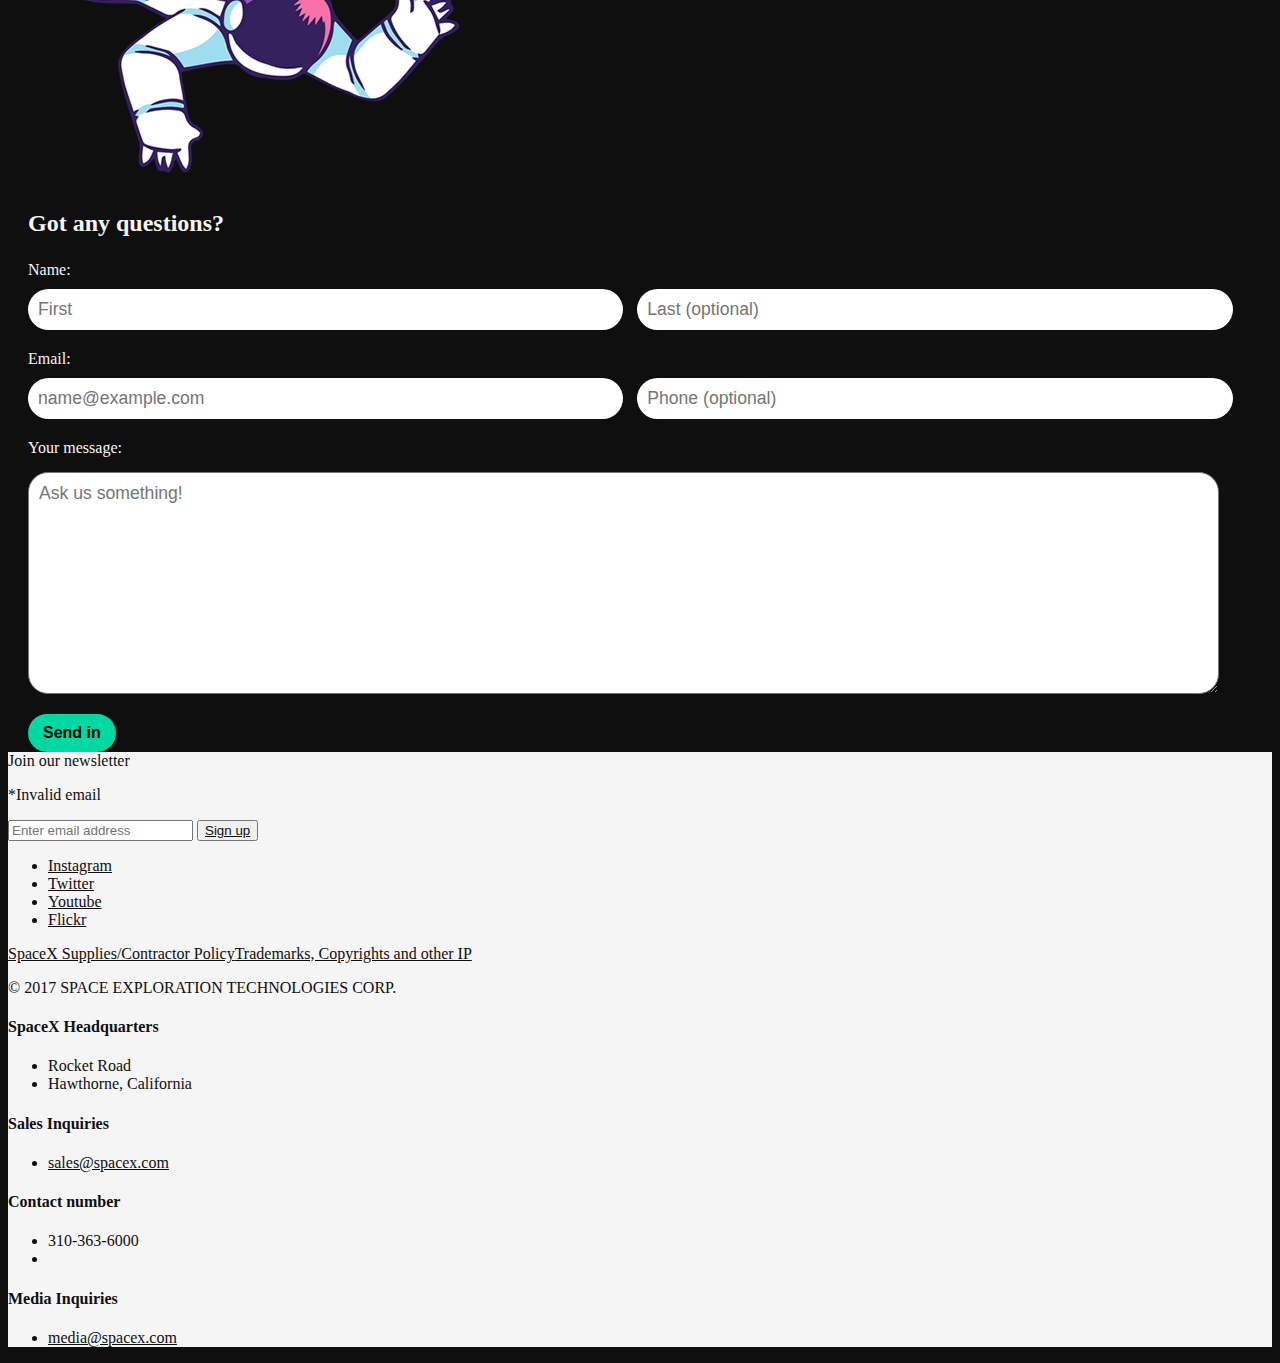
==== commit 2720b3ec: "fixed error where page jumped to top on invalid submit for newsletter" ====
--- a/about-spacex/index.html
+++ b/about-spacex/index.html
@@ -21,8 +21,8 @@
     <nav>
         <div class="top-navigation-line" id="topnav">
             <div class="hamburger" id="hamburger"></div>
-            <div class="shadow" id="myModal">
-                <div class="modal-content" id="fitMobile">
+            <div class="open-menu-background" id="openMenu">
+                <div class="menu-content" id="fitMobile">
                     <div id="close">
                         <h2>CLOSE</h2>
                         <div class="close-bar1"></div>
@@ -284,14 +284,14 @@
                         <div class="footer-newsletter">
                             <div class="col-6">
                                 <div class="footer-newsletter-section">
-                                    <div id="error">
-                                        <p>*Invalid email</p>
-                                    </div>
                                     <form>
                                         <label for="newsletterEmail">Join our newsletter</label>
+                                        <div id="error">
+                                            <p>*Invalid email</p>
+                                        </div>
                                         <input class="footer-email-input" id="newsletterEmail" type="email"
                                             placeholder="Enter email address">
-                                        <button id="submitButton">Sign up</button>
+                                        <button id="submitButton"><a href="#submitButton">Sign up</a></button>
                                     </form>
                                 </div>
                                 <div class="footer-media">
--- a/about-spacex/css/about.css
+++ b/about-spacex/css/about.css
@@ -8,7 +8,7 @@
     background: #0f0f0f;
 }
 
-.modal-content {
+.menu-content {
     background: #f5f5f5;
 }
 
@@ -17,12 +17,12 @@
     background: #0f0f0f;
 }
 
-.modal-content h2,
-.modal-content a {
+.menu-content h2,
+.menu-content a {
     color: #0f0f0f;
 }
 
-.modal-content a:hover {
+.menu-content a:hover {
     color: #00b688;
 }
 
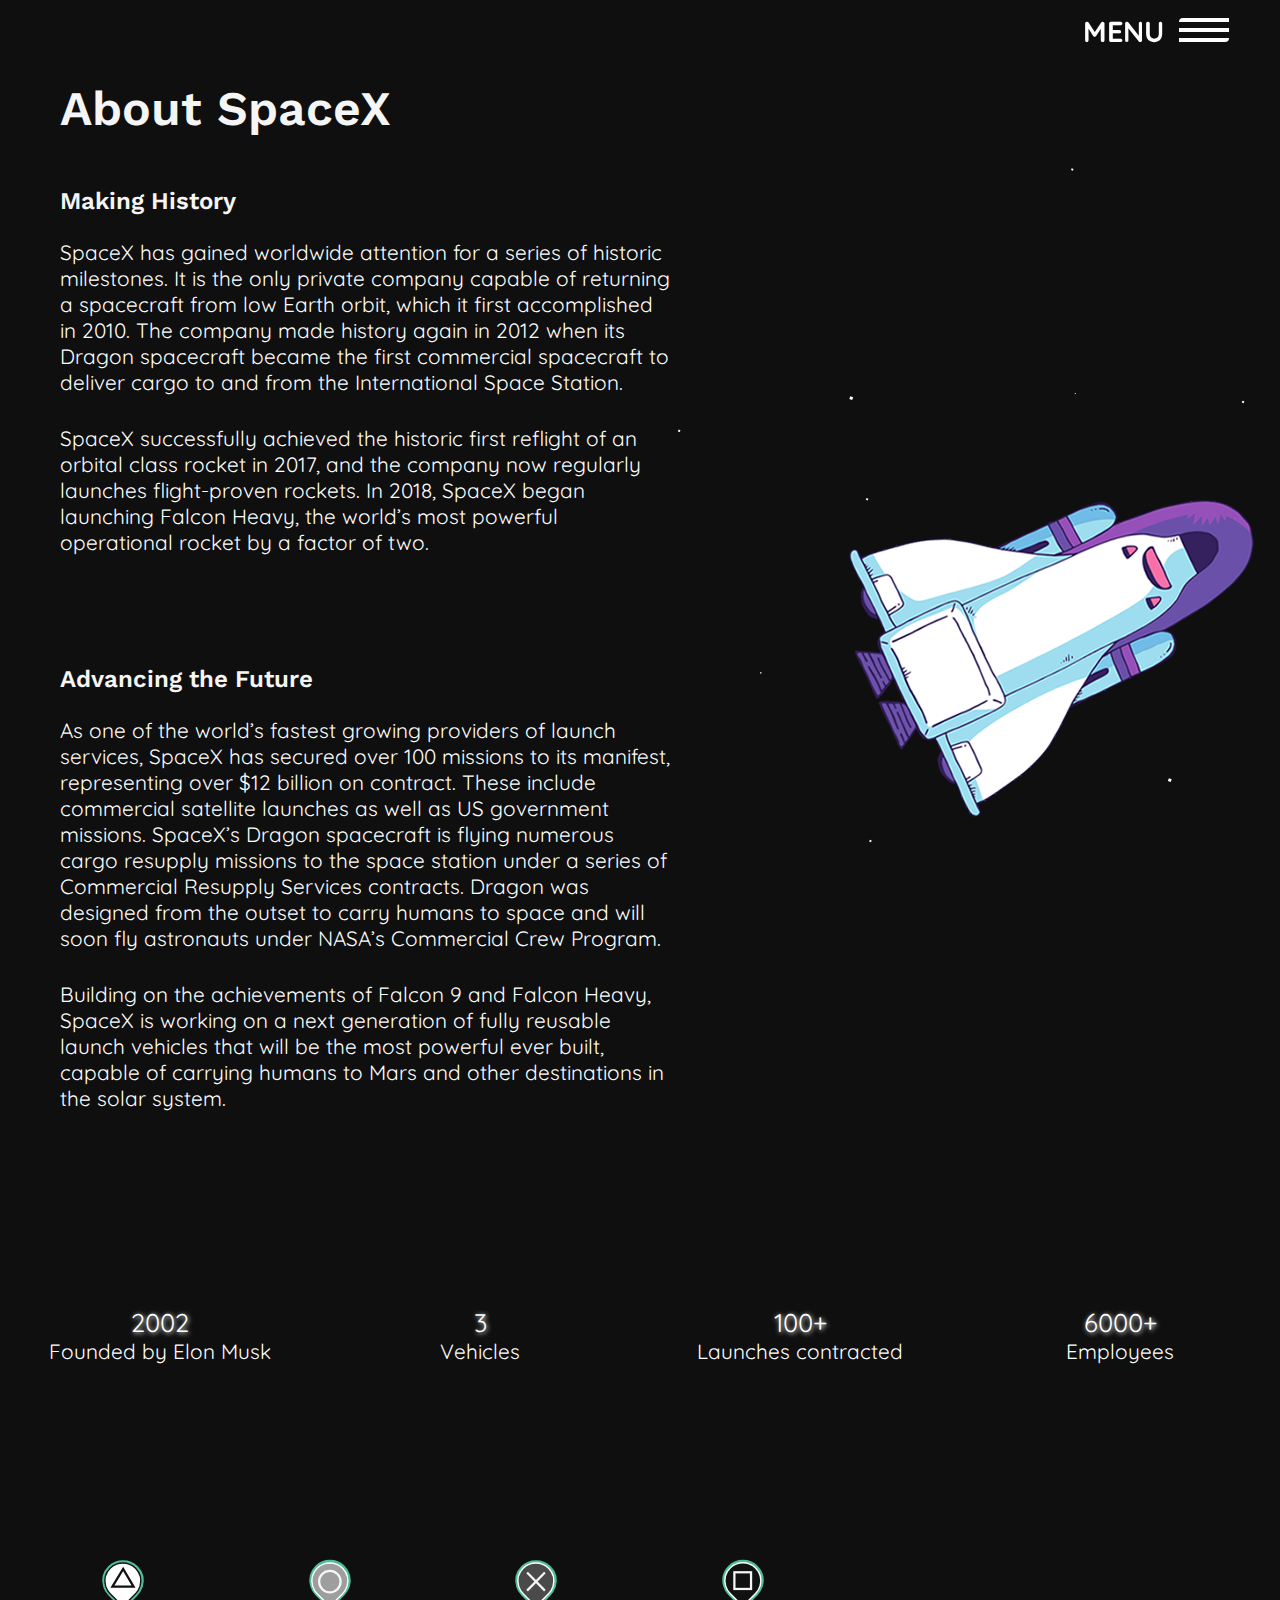
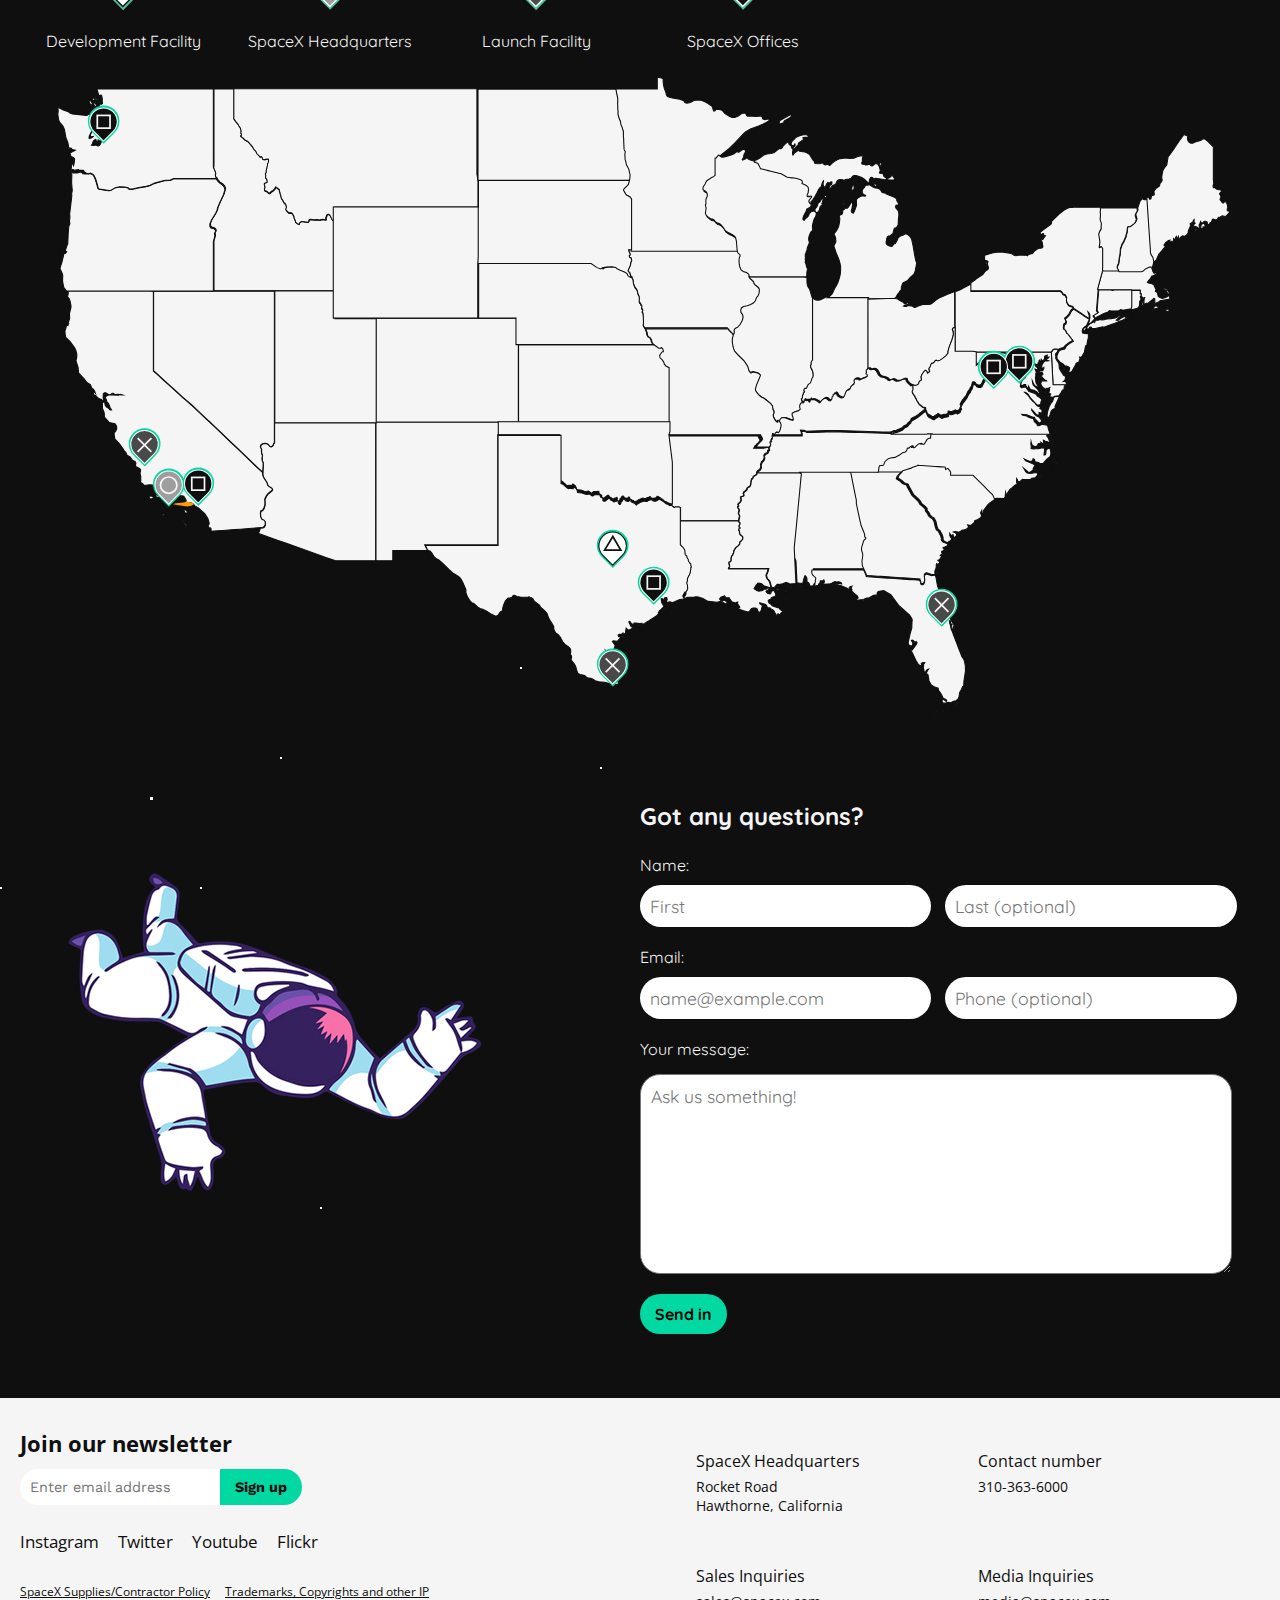
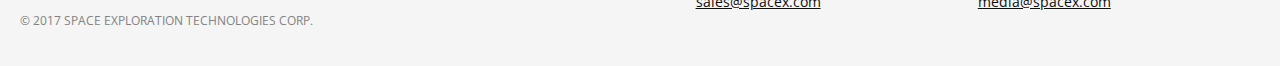
==== commit 4acf8aa3: "converted to local links" ====
--- a/about-spacex/index.html
+++ b/about-spacex/index.html
@@ -1,386 +1,456 @@
 <!DOCTYPE html>
 
 <html lang="en">
-
-<head>
-    <meta charset="utf-8">
-    <meta name="description"
-        content="SpaceX designs, manufactures and launches advanced rockets and spacecraft. The company was founded in 2002 to revolutionize space technology, with the ultimate goal of enabling people to live on other planets.">
-    <meta name="viewport" content="width=device-width, initial-scale=1.0">
-    <meta name="keywords" content="spacex, nasa, elon musk, space travel, falcon, rocket, rockets, rocket launch, mars">
-    <meta name="designer" content="Selma Waller">
-    <meta name="revisit-after" content="1 day">
+  <head>
+    <meta charset="utf-8" />
+    <meta
+      name="description"
+      content="SpaceX designs, manufactures and launches advanced rockets and spacecraft. The company was founded in 2002 to revolutionize space technology, with the ultimate goal of enabling people to live on other planets."
+    />
+    <meta name="viewport" content="width=device-width, initial-scale=1.0" />
+    <meta
+      name="keywords"
+      content="spacex, nasa, elon musk, space travel, falcon, rocket, rockets, rocket launch, mars"
+    />
+    <meta name="designer" content="Selma Waller" />
+    <meta name="revisit-after" content="1 day" />
     <title>About SpaceX | SpaceX</title>
-    <link rel="stylesheet" href="https://wallerweave.com/project-exam/css/style.css">
-    <link rel="stylesheet" href="css/about.css">
-    <link rel="icon" type="image/png" href="images/spacex-favicon.png">
-</head>
-
-<body>
+    <link rel="stylesheet" href="/css/style.css" />
+    <link rel="stylesheet" href="css/about.css" />
+    <link rel="icon" type="image/png" href="images/spacex-favicon.png" />
+  </head>
+
+  <body>
     <!-- navigation menu -->
     <nav>
-        <div class="top-navigation-line" id="topnav">
-            <div class="hamburger" id="hamburger"></div>
-            <div class="open-menu-background" id="openMenu">
-                <div class="menu-content" id="fitMobile">
-                    <div id="close">
-                        <h2>CLOSE</h2>
-                        <div class="close-bar1"></div>
-                        <div class="close-bar2"></div>
-                    </div>
-                    <div class="col-10">
-                        <ul>
-                            <li><a href="https://wallerweave.com/project-exam" target="_self">Home</a></li>
-                            <li><a href="https://wallerweave.com/project-exam/about-spacex" target="_self">About
-                                    SpaceX</a></li>
-                            <li><a href="https://wallerweave.com/project-exam/launches" target="_self">Launches</a>
-                            </li>
-                            <li><a href="https://wallerweave.com/project-exam/reusability"
-                                    target="_self">Reusability</a>
-                            </li>
-                        </ul>
-                        <figure>
-                            <img id="menu-logo" src="images/spacex-logo.png" alt="spacex-logo">
-                        </figure>
-                        <p>© 2017 SPACE EXPLORATION TECHNOLOGIES CORP.</p>
-                    </div>
-                </div>
-            </div>
-            <div class="pointer" id="pointer">
-                <h2 id="menu-text">MENU</h2>
-                <div class="bar1" id="bar1"></div>
-                <div class="bar2" id="bar2"></div>
-                <div class="bar3" id="bar3"></div>
-            </div>
-        </div>
+      <div class="top-navigation-line" id="topnav">
+        <div class="hamburger" id="hamburger"></div>
+        <div class="open-menu-background" id="openMenu">
+          <div class="menu-content" id="fitMobile">
+            <div id="close">
+              <h2>CLOSE</h2>
+              <div class="close-bar1"></div>
+              <div class="close-bar2"></div>
+            </div>
+            <div class="col-10">
+              <ul>
+                <li><a href="/" target="_self">Home</a></li>
+                <li><a href="/about-spacex" target="_self">About SpaceX</a></li>
+                <li><a href="/launches" target="_self">Launches</a></li>
+                <li><a href="/reusability" target="_self">Reusability</a></li>
+              </ul>
+              <figure>
+                <img
+                  id="menu-logo"
+                  src="images/spacex-logo.png"
+                  alt="spacex-logo"
+                />
+              </figure>
+              <p>© 2017 SPACE EXPLORATION TECHNOLOGIES CORP.</p>
+            </div>
+          </div>
+        </div>
+        <div class="pointer" id="pointer">
+          <h2 id="menu-text">MENU</h2>
+          <div class="bar1" id="bar1"></div>
+          <div class="bar2" id="bar2"></div>
+          <div class="bar3" id="bar3"></div>
+        </div>
+      </div>
     </nav>
 
     <!-- header / text content -->
     <div class="row">
-        <section class="section-background">
-            <div class="container">
-                <div class="row">
-                    <div class="header-text">
-                        <div class="col-6">
-                            <h2>About SpaceX</h2>
-                            <h3>Making History</h3>
-                            <p>SpaceX has gained worldwide attention for a series of historic milestones. It is the only
-                                private
-                                company capable of returning a spacecraft from low Earth orbit, which it first
-                                accomplished
-                                in
-                                2010.
-                                The company made history again in 2012 when its Dragon spacecraft became the first
-                                commercial
-                                spacecraft to deliver cargo to and from the International Space Station.</p>
-                            <p>SpaceX successfully achieved the historic first reflight of an orbital class rocket in
-                                2017,
-                                and
-                                the
-                                company now regularly launches flight-proven rockets. In 2018, SpaceX began launching
-                                Falcon
-                                Heavy,
-                                the world’s most powerful operational rocket by a factor of two.</p>
-
-                            <div class="header-animation mobile">
-                                <figure>
-                                    <img src="images/spaceship.png" alt="spaceship-figure" style="width: 450px">
-                                </figure>
-                                <div class="galaxy-container">
-                                    <div class="dot"></div>
-                                    <div class="dot"></div>
-                                    <div class="dot"></div>
-                                    <div class="dot"></div>
-                                    <div class="dot"></div>
-                                    <div class="dot"></div>
-                                    <div class="dot"></div>
-                                    <div class="dot"></div>
-                                    <div class="dot"></div>
-                                    <div class="dot"></div>
-                                    <div class="dot"></div>
-                                    <div class="dot"></div>
-                                    <div class="dot"></div>
-                                </div>
-                            </div>
-                            <div class="textblock-space-top">
-                                <h3>Advancing the Future</h3>
-                                <p>As one of the world’s fastest growing providers of launch services, SpaceX has
-                                    secured
-                                    over
-                                    100
-                                    missions to its manifest, representing over $12 billion on contract. These include
-                                    commercial
-                                    satellite launches as well as US government missions. SpaceX’s Dragon spacecraft is
-                                    flying
-                                    numerous
-                                    cargo resupply missions to the space station under a series of Commercial Resupply
-                                    Services
-                                    contracts. Dragon was designed from the outset to carry humans to space and will
-                                    soon
-                                    fly
-                                    astronauts
-                                    under NASA’s Commercial Crew Program.</p>
-                                <p>Building on the achievements of Falcon 9 and Falcon Heavy, SpaceX is working on a
-                                    next
-                                    generation
-                                    of
-                                    fully reusable launch vehicles that will be the most powerful ever built, capable of
-                                    carrying
-                                    humans
-                                    to Mars and other destinations in the solar system.</p>
-                            </div>
-                        </div>
-                        <div class="header-animation tablet">
-                            <figure>
-                                <img src="images/spaceship.png" alt="spaceship-figure" style="width: 450px"></figure>
-                            <div class="galaxy-container">
-                                <div class="dot"></div>
-                                <div class="dot"></div>
-                                <div class="dot"></div>
-                                <div class="dot"></div>
-                                <div class="dot"></div>
-                                <div class="dot"></div>
-                                <div class="dot"></div>
-                                <div class="dot"></div>
-                                <div class="dot"></div>
-                                <div class="dot"></div>
-                                <div class="dot"></div>
-                                <div class="dot"></div>
-                                <div class="dot"></div>
-                            </div>
-                        </div>
-                    </div>
+      <section class="section-background">
+        <div class="container">
+          <div class="row">
+            <div class="header-text">
+              <div class="col-6">
+                <h2>About SpaceX</h2>
+                <h3>Making History</h3>
+                <p>
+                  SpaceX has gained worldwide attention for a series of historic
+                  milestones. It is the only private company capable of
+                  returning a spacecraft from low Earth orbit, which it first
+                  accomplished in 2010. The company made history again in 2012
+                  when its Dragon spacecraft became the first commercial
+                  spacecraft to deliver cargo to and from the International
+                  Space Station.
+                </p>
+                <p>
+                  SpaceX successfully achieved the historic first reflight of an
+                  orbital class rocket in 2017, and the company now regularly
+                  launches flight-proven rockets. In 2018, SpaceX began
+                  launching Falcon Heavy, the world’s most powerful operational
+                  rocket by a factor of two.
+                </p>
+                <div class="textblock-space-top">
+                  <h3>Advancing the Future</h3>
+                  <p>
+                    As one of the world’s fastest growing providers of launch
+                    services, SpaceX has secured over 100 missions to its
+                    manifest, representing over $12 billion on contract. These
+                    include commercial satellite launches as well as US
+                    government missions. SpaceX’s Dragon spacecraft is flying
+                    numerous cargo resupply missions to the space station under
+                    a series of Commercial Resupply Services contracts. Dragon
+                    was designed from the outset to carry humans to space and
+                    will soon fly astronauts under NASA’s Commercial Crew
+                    Program.
+                  </p>
+                  <p>
+                    Building on the achievements of Falcon 9 and Falcon Heavy,
+                    SpaceX is working on a next generation of fully reusable
+                    launch vehicles that will be the most powerful ever built,
+                    capable of carrying humans to Mars and other destinations in
+                    the solar system.
+                  </p>
                 </div>
-            </div>
-        </section>
+              </div>
+              <div class="header-animation tablet">
+                <figure>
+                  <img
+                    src="images/spaceship.png"
+                    alt="spaceship-figure"
+                    style="width: 450px;"
+                  />
+                </figure>
+
+                <div class="galaxy-container">
+                  <div class="dot"></div>
+                  <div class="dot"></div>
+                  <div class="dot"></div>
+                  <div class="dot"></div>
+                  <div class="dot"></div>
+                  <div class="dot"></div>
+                  <div class="dot"></div>
+                  <div class="dot"></div>
+                  <div class="dot"></div>
+                  <div class="dot"></div>
+                  <div class="dot"></div>
+                  <div class="dot"></div>
+                  <div class="dot"></div>
+                </div>
+              </div>
+            </div>
+          </div>
+        </div>
+      </section>
     </div>
 
     <!-- Facts -->
     <main class="container-main">
+      <div class="row">
+        <div class="fact-cards container col-10">
+          <div class="cards">
+            <div class="facts">
+              <div class="background-animation"></div>
+              <div class="fact-text">
+                <p>2002</p>
+                <p>Founded by Elon Musk</p>
+              </div>
+            </div>
+            <div class="facts">
+              <div class="background-animation"></div>
+              <div class="fact-text">
+                <p>3</p>
+                <p>Vehicles</p>
+              </div>
+            </div>
+            <div class="facts">
+              <div class="background-animation"></div>
+              <div class="fact-text">
+                <p>100+</p>
+                <p>Launches contracted</p>
+              </div>
+            </div>
+            <div class="facts">
+              <div class="background-animation"></div>
+              <div class="fact-text">
+                <p>6000+</p>
+                <p>Employees</p>
+              </div>
+            </div>
+          </div>
+        </div>
+      </div>
+
+      <!-- Map with locations -->
+      <div class="container-main">
+        <div class="map-of-locations">
+          <div class="info-icons">
+            <div class="col-10">
+              <div class="col-1">
+                <figure>
+                  <img
+                    src="images/dev-fac.svg"
+                    alt="triangle-icon"
+                    style="width: 50px;"
+                  />
+                </figure>
+                <p>Development Facility</p>
+              </div>
+              <div class="col-1">
+                <figure>
+                  <img
+                    src="images/headquarter.svg"
+                    alt="circle-icon"
+                    style="width: 50px;"
+                  />
+                </figure>
+                <p>SpaceX Headquarters</p>
+              </div>
+              <div class="col-1">
+                <figure>
+                  <img
+                    src="images/launch.svg"
+                    alt="cross-icon"
+                    style="width: 50px;"
+                  />
+                </figure>
+                <p>Launch Facility</p>
+              </div>
+              <div class="col-1">
+                <figure>
+                  <img
+                    src="images/office.svg"
+                    alt="square-icon"
+                    style="width: 50px;"
+                  />
+                </figure>
+                <p>SpaceX Offices</p>
+              </div>
+            </div>
+          </div>
+          <div class="map-of-usa">
+            <figure>
+              <img src="images/usa-pinned.svg" alt="map-of-usa" />
+            </figure>
+          </div>
+        </div>
+      </div>
+
+      <!-- Contact form -->
+      <div class="container-main">
         <div class="row">
-            <div class="fact-cards container col-10">
-                <div class="cards">
-                    <div class="facts">
-                        <div class="background-animation"></div>
-                        <div class="fact-text">
-                            <p>2002</p>
-                            <p>Founded by Elon Musk</p>
-                        </div>
-                    </div>
-                    <div class="facts">
-                        <div class="background-animation"></div>
-                        <div class="fact-text">
-                            <p>3</p>
-                            <p>Vehicles</p>
-                        </div>
-                    </div>
-                    <div class="facts">
-                        <div class="background-animation"></div>
-                        <div class="fact-text">
-                            <p>100+</p>
-                            <p>Launches contracted</p>
-                        </div>
-                    </div>
-                    <div class="facts">
-                        <div class="background-animation"></div>
-                        <div class="fact-text">
-                            <p>6000+</p>
-                            <p>Employees</p>
-                        </div>
-                    </div>
-                </div>
-            </div>
-        </div>
-
-        <!-- Map with locations -->
-        <div class="container-main">
-            <div class="map-of-locations">
-                <div class="info-icons">
-                    <div class="col-10">
-                        <div class="col-1">
-                            <figure>
-                                <img src="images/dev-fac.svg" alt="triangle-icon" style="width:50px;">
-                            </figure>
-                            <p>Development Facility</p>
-                        </div>
-                        <div class="col-1">
-                            <figure>
-                                <img src="images/headquarter.svg" alt="circle-icon" style="width:50px;">
-                            </figure>
-                            <p>SpaceX Headquarters</p>
-                        </div>
-                        <div class="col-1">
-                            <figure>
-                                <img src="images/launch.svg" alt="cross-icon" style="width:50px;">
-                            </figure>
-                            <p>Launch Facility</p>
-                        </div>
-                        <div class="col-1">
-                            <figure>
-                                <img src="images/office.svg" alt="square-icon" style="width:50px;">
-                            </figure>
-                            <p>SpaceX Offices</p>
-                        </div>
-                    </div>
-                </div>
-                <div class="map-of-usa">
-                    <figure>
-                        <img src="images/usa-pinned.svg" alt="map-of-usa">
-                    </figure>
-                </div>
-            </div>
-        </div>
-
-        <!-- Contact form -->
-        <div class="container-main">
-            <div class="row">
-                <div class="question-form">
-                    <div class="col-6">
-                        <div class="header-animation bottom-animation">
-                            <div class="dot"></div>
-                            <div class="dot"></div>
-                            <div class="dot"></div>
-                            <div class="dot"></div>
-                            <div class="dot"></div>
-                            <div class="dot"></div>
-                            <div class="dot"></div>
-                            <div class="dot"></div>
-                            <div class="dot"></div>
-                            <figure>
-                                <img src="images/astronaut2.png" alt="animated-image" style="width: 450px;">
-                            </figure>
-                        </div>
-                    </div>
-                    <div class="col-6">
-                        <form>
-                            <h3>Got any questions?</h3>
-                            <label for="firstName">Name:</label>
-                            <p id="nameError">*Please enter a valid name</p>
-                            <input type="text" id="firstName" placeholder="First">
-                            <input type="text" id="lastName" placeholder="Last (optional)">
-                            <label for="emailAddress">Email:</label>
-                            <p id="emailError">*Invalid email</p>
-                            <p id="phoneError">*Invalid phone number</p>
-                            <input type="email" id="emailAddress" placeholder="name@example.com">
-                            <input type="tel" id="phoneNumber" placeholder="Phone (optional)">
-                            <label for="textField">Your message:</label>
-                            <p id="textFieldError">*This field cannot be empty</p>
-                            <textarea id="textField" placeholder="Ask us something!"></textarea>
-                        </form>
-                        <button id="formSubmit">Send in</button>
-                        <p id="questionReceived">Message sent! You'll hear from us soon!</p>
-                    </div>
-                </div>
-            </div>
-        </div>
+          <div class="question-form">
+            <div class="col-6">
+              <div class="header-animation bottom-animation">
+                <div class="dot"></div>
+                <div class="dot"></div>
+                <div class="dot"></div>
+                <div class="dot"></div>
+                <div class="dot"></div>
+                <div class="dot"></div>
+                <div class="dot"></div>
+                <div class="dot"></div>
+                <div class="dot"></div>
+                <figure>
+                  <img
+                    src="images/astronaut2.png"
+                    alt="animated-image"
+                    style="width: 450px;"
+                  />
+                </figure>
+              </div>
+            </div>
+            <div class="col-6">
+              <form>
+                <h3>Got any questions?</h3>
+                <label for="firstName">Name:</label>
+                <p id="nameError">*Please enter a valid name</p>
+                <input type="text" id="firstName" placeholder="First" />
+                <input
+                  type="text"
+                  id="lastName"
+                  placeholder="Last (optional)"
+                />
+                <label for="emailAddress">Email:</label>
+                <p id="emailError">*Invalid email</p>
+                <p id="phoneError">*Invalid phone number</p>
+                <input
+                  type="email"
+                  id="emailAddress"
+                  placeholder="name@example.com"
+                />
+                <input
+                  type="tel"
+                  id="phoneNumber"
+                  placeholder="Phone (optional)"
+                />
+                <label for="textField">Your message:</label>
+                <p id="textFieldError">
+                  *Message must be at least 20 characters long
+                </p>
+                <textarea
+                  id="textField"
+                  placeholder="Ask us something!"
+                ></textarea>
+              </form>
+              <button id="formSubmit">Send in</button>
+              <p id="questionReceived">
+                Message sent! You'll hear from us soon!
+              </p>
+            </div>
+          </div>
+        </div>
+      </div>
     </main>
 
     <!-- Footer -->
     <footer>
-        <div class="footer-outer">
-            <div class="row">
-                <div class="container-main">
-                    <div class="left-side-footer">
-                        <div class="footer-newsletter">
-                            <div class="col-6">
-                                <div class="footer-newsletter-section">
-                                    <form>
-                                        <label for="newsletterEmail">Join our newsletter</label>
-                                        <div id="error">
-                                            <p>*Invalid email</p>
-                                        </div>
-                                        <input class="footer-email-input" id="newsletterEmail" type="email"
-                                            placeholder="Enter email address">
-                                        <button id="submitButton"><a href="#submitButton">Sign up</a></button>
-                                    </form>
-                                </div>
-                                <div class="footer-media">
-                                    <ul>
-                                        <li><a href="https://www.instagram.com/spacex/" target="_blank">Instagram</a>
-                                        </li>
-                                        <li><a href="https://twitter.com/SpaceX" target="_blank">Twitter</a></li>
-                                        <li><a href="https://www.youtube.com/channel/UCtI0Hodo5o5dUb67FeUjDeA"
-                                                target="_blank">Youtube</a></li>
-                                        <li><a href="https://www.flickr.com/photos/spacex/" target="_blank">Flickr</a>
-                                        </li>
-                                    </ul>
-                                </div>
-
-                                <div class="footer-contact-section mobile">
-                                    <h4>Contact number</h4>
-                                    <ul>
-                                        <li>310-363-6000</li>
-                                    </ul>
-                                    <h4>SpaceX Headquarters</h4>
-                                    <ul>
-                                        <li>Rocket Road</li>
-                                        <li>Hawthorne, California</li>
-                                    </ul>
-
-                                    <h4>Sales Inquiries</h4>
-                                    <ul>
-                                        <li><a href="mailto:sales@spacex.com" target="_top">sales@spacex.com</a>
-                                        </li>
-                                    </ul>
-                                    <h4>Media Inquiries</h4>
-                                    <ul>
-                                        <li><a href="mailto:media@spacex.com" target="_top">media@spacex.com</a>
-                                        </li>
-                                    </ul>
-                                    <div class="copyrights">
-                                        <a href="https://www.spacex.com/news/2013/07/29/spacex-suppliercontractor-policy"
-                                            target="_blank">SpaceX Supplies/Contractor Policy</a><a
-                                            href="https://www.spacex.com/trademarks-copyrights-and-other-ip-spacex"
-                                            target="_blank">Trademarks, Copyrights and other IP</a>
-                                        <p>© 2017 SPACE EXPLORATION TECHNOLOGIES CORP.</p>
-                                    </div>
-                                </div>
-                                <div class="copyrights desktop">
-                                    <a href="https://www.spacex.com/news/2013/07/29/spacex-suppliercontractor-policy"
-                                        target="_blank">SpaceX Supplies/Contractor Policy</a><a
-                                        href="https://www.spacex.com/trademarks-copyrights-and-other-ip-spacex"
-                                        target="_blank">Trademarks, Copyrights and other IP</a>
-                                    <p>© 2017 SPACE EXPLORATION TECHNOLOGIES CORP.</p>
-                                </div>
-                            </div>
-                        </div>
+      <div class="footer-outer">
+        <div class="row">
+          <div class="container-main">
+            <div class="left-side-footer">
+              <div class="footer-newsletter">
+                <div class="col-6">
+                  <div class="footer-newsletter-section">
+                    <form>
+                      <label for="newsletterEmail">Join our newsletter</label>
+                      <div id="error">
+                        <p>*Invalid email</p>
+                      </div>
+                      <input
+                        class="footer-email-input"
+                        id="newsletterEmail"
+                        type="email"
+                        placeholder="Enter email address"
+                      />
+                      <button id="submitButton">
+                        <a href="#submitButton">Sign up</a>
+                      </button>
+                    </form>
+                  </div>
+                  <div class="footer-media">
+                    <ul>
+                      <li>
+                        <a
+                          href="https://www.instagram.com/spacex/"
+                          target="_blank"
+                          >Instagram</a
+                        >
+                      </li>
+                      <li>
+                        <a href="https://twitter.com/SpaceX" target="_blank"
+                          >Twitter</a
+                        >
+                      </li>
+                      <li>
+                        <a
+                          href="https://www.youtube.com/channel/UCtI0Hodo5o5dUb67FeUjDeA"
+                          target="_blank"
+                          >Youtube</a
+                        >
+                      </li>
+                      <li>
+                        <a
+                          href="https://www.flickr.com/photos/spacex/"
+                          target="_blank"
+                          >Flickr</a
+                        >
+                      </li>
+                    </ul>
+                  </div>
+
+                  <div class="footer-contact-section mobile">
+                    <h4>Contact number</h4>
+                    <ul>
+                      <li>310-363-6000</li>
+                    </ul>
+                    <h4>SpaceX Headquarters</h4>
+                    <ul>
+                      <li>Rocket Road</li>
+                      <li>Hawthorne, California</li>
+                    </ul>
+
+                    <h4>Sales Inquiries</h4>
+                    <ul>
+                      <li>
+                        <a href="mailto:sales@spacex.com" target="_top"
+                          >sales@spacex.com</a
+                        >
+                      </li>
+                    </ul>
+                    <h4>Media Inquiries</h4>
+                    <ul>
+                      <li>
+                        <a href="mailto:media@spacex.com" target="_top"
+                          >media@spacex.com</a
+                        >
+                      </li>
+                    </ul>
+                    <div class="copyrights">
+                      <a
+                        href="https://www.spacex.com/news/2013/07/29/spacex-suppliercontractor-policy"
+                        target="_blank"
+                        >SpaceX Supplies/Contractor Policy</a
+                      ><a
+                        href="https://www.spacex.com/trademarks-copyrights-and-other-ip-spacex"
+                        target="_blank"
+                        >Trademarks, Copyrights and other IP</a
+                      >
+                      <p>© 2017 SPACE EXPLORATION TECHNOLOGIES CORP.</p>
                     </div>
-
-                    <div class="col-5 right-floating-box">
-                        <div class="footer-contact-section desktop">
-                            <div class="col-6">
-                                <h4>SpaceX Headquarters</h4>
-                                <ul>
-                                    <li>Rocket Road</li>
-                                    <li>Hawthorne, California</li>
-                                </ul>
-
-                                <h4>Sales Inquiries</h4>
-                                <ul>
-                                    <li><a href="mailto:sales@spacex.com" target="_top">sales@spacex.com</a></li>
-                                </ul>
-                            </div>
-
-                            <div class="col-6">
-                                <h4>Contact number</h4>
-                                <ul>
-                                    <li>310-363-6000</li>
-                                    <li>&nbsp;</li>
-                                </ul>
-                                <h4>Media Inquiries</h4>
-                                <ul>
-                                    <li><a href="mailto:media@spacex.com" target="_top">media@spacex.com</a></li>
-                                </ul>
-                            </div>
-                        </div>
-                    </div>
+                  </div>
+                  <div class="copyrights desktop">
+                    <a
+                      href="https://www.spacex.com/news/2013/07/29/spacex-suppliercontractor-policy"
+                      target="_blank"
+                      >SpaceX Supplies/Contractor Policy</a
+                    ><a
+                      href="https://www.spacex.com/trademarks-copyrights-and-other-ip-spacex"
+                      target="_blank"
+                      >Trademarks, Copyrights and other IP</a
+                    >
+                    <p>© 2017 SPACE EXPLORATION TECHNOLOGIES CORP.</p>
+                  </div>
                 </div>
-            </div>
-        </div>
+              </div>
+            </div>
+
+            <div class="col-5 right-floating-box">
+              <div class="footer-contact-section desktop">
+                <div class="col-6">
+                  <h4>SpaceX Headquarters</h4>
+                  <ul>
+                    <li>Rocket Road</li>
+                    <li>Hawthorne, California</li>
+                  </ul>
+
+                  <h4>Sales Inquiries</h4>
+                  <ul>
+                    <li>
+                      <a href="mailto:sales@spacex.com" target="_top"
+                        >sales@spacex.com</a
+                      >
+                    </li>
+                  </ul>
+                </div>
+
+                <div class="col-6">
+                  <h4>Contact number</h4>
+                  <ul>
+                    <li>310-363-6000</li>
+                    <li>&nbsp;</li>
+                  </ul>
+                  <h4>Media Inquiries</h4>
+                  <ul>
+                    <li>
+                      <a href="mailto:media@spacex.com" target="_top"
+                        >media@spacex.com</a
+                      >
+                    </li>
+                  </ul>
+                </div>
+              </div>
+            </div>
+          </div>
+        </div>
+      </div>
     </footer>
     <!-- Root -->
-    <script src="https://wallerweave.com/project-exam/script/javascript.js"></script>
+    <script src="/script/javascript.js"></script>
     <script src="script/about.js"></script>
-</body>
-
-</html>+  </body>
+</html>
--- a/css/style.css
+++ b/css/style.css
@@ -0,0 +1,1212 @@
+@import url('https://fonts.googleapis.com/css?family=Work+Sans:400|Open+Sans|Open+Sans:400|Quicksand');
+
+* {
+    box-sizing: border-box;
+    /* border: 1px solid hotpink; */
+}
+
+[class*="col-"] {
+    float: left;
+}
+
+.row::after {
+    content: " ";
+    clear: both;
+    display: block;
+}
+
+.col-1 {width: 16.66%;}
+.col-2 {width: 25%;}
+.col-3 {width: 33.33%}
+.col-4 {width: 37.5%;}
+.col-5 {width: 45.66%;}
+.col-6 {width: 50%;}
+.col-7 {width: 58%;}
+.col-8 {width: 72.23%;}
+.col-9 {width: 90%;}
+.col-10 {width: 100%;}
+
+.mobile {
+    display: none;
+}
+
+.mobile-footer {
+    display: none;
+}
+
+.container {
+    max-width: 1600px;
+    margin: 0 auto;
+}
+
+.container-main {
+    max-width: 1420px;
+    margin: 0 auto;
+}
+
+body {
+    background: #fcfcfc;
+    margin: 0;
+    font-family: 'Quicksand', sans-serif;
+}
+
+/* navigation */
+.top-navigation-line {
+    position: fixed;
+    right: 0;
+    z-index: 9999;
+}
+
+.pointer h2 {
+    font-size: 1.8em;
+    color: #fff;
+    float: left;
+    margin-top: 13px;
+    margin-left: -90px;
+}
+
+.menu-content h2  {
+    font-size: 1.8em;
+    color: #fff;
+    float: left;
+    margin-top: -5px;
+    margin-left: -90px;
+}
+
+.menu-content h2 {
+    margin-top: 13px;
+}
+
+.hamburger {
+    float: right;
+    padding-right: 15px;
+    padding-left: 15px;
+    height: 60px;
+}
+
+.pointer {
+    cursor: pointer;
+    float: right;
+    padding-right: 15px;
+    padding-left: 15px;
+    height: 60px;
+}
+
+.bar1,
+.bar2,
+.bar3 {
+    background: #fff;
+    width: 50px;
+    height: 4px;
+    margin: 6px;
+}
+
+.close-bar1,
+.close-bar2 {
+    background: #fff;
+    width: 40px;
+    height: 4px;
+    margin: 6px;
+    margin-left: 20px;
+}
+
+.close-bar1 {
+    margin-top: 29px;
+    transform: rotate(40deg);
+}
+
+.close-bar2 {
+    margin-top: -10px;
+    transform: rotate(320deg);
+}
+
+.bar1 {
+    margin-top: 18px;
+    border-top-left-radius: 30px;
+}
+
+.bar3 {
+    border-bottom-right-radius: 30px;
+}
+
+/* hamburger menu */
+
+.open-menu-background {
+    display: none;
+    width: 100%;
+    height: 100%;
+    background: none;
+    top: 0;
+    right: 0;
+    position: fixed;
+    z-index: 10;
+    overflow: auto;
+}
+
+#hamburger-inside {
+    padding-right: 15px;
+    float: right;
+}
+
+#close {
+    float: right;
+    padding-right: 45px;
+    padding-left: 15px;
+    height: 60px;
+    cursor: pointer;
+}
+
+.menu-content {
+    width: 300px;
+    height: 100%;
+    background: #0f0f0f;
+    top: 0;
+    float: right;
+    overflow: auto;
+}
+
+.menu-content ul {
+    padding: 80px 0 0 0;
+    margin: 0 auto;
+    text-align: center;
+    list-style: none;
+    font-size: 2em;
+}
+
+.menu-content li {
+    padding: 20px 0 20px 0;
+}
+
+.menu-content li:nth-child(1) {
+    margin-top: 40px;
+}
+
+.menu-content a {
+    text-decoration: none;
+    color: #fff;
+}
+
+.menu-content a:hover {
+    color: #02d8a2;
+}
+
+.menu-content a:active {
+    color: #00b88a;
+}
+
+.menu-content figure {
+    margin: 0;
+}
+
+#menu-logo {
+  display: block;
+  margin-left: auto;
+  margin-right: auto;
+  width: 60%;
+  margin-top: 80%;
+  margin-bottom: 0;
+}
+
+.menu-content p {
+    text-align: center;
+    padding: 20px 30px 0 30px;
+    margin-top: 0;
+    font-size: 0.8em;    
+    color: #777777;
+}
+
+/* header area */
+#header-background {
+    background: linear-gradient(20deg, #000000 25%, #000e27 50%, #000000 100%);
+    height: 100vh;
+    z-index: -1;
+}
+
+.intro-fade {
+    position: absolute;
+    width: 100%;
+    height: 100vh;
+    z-index: 0;
+    animation: introfade 10000ms ease-in-out infinite;
+}
+
+@keyframes introfade {
+    0% {
+        background: linear-gradient(20deg, #000000 0%, #000e27 50%, #000000 100%);
+        opacity: 0.4;
+    }
+
+    30% {
+        background: linear-gradient(20deg, #000000 0%, #00102c 50%, #000000 100%);
+        opacity: 0.3;
+    }
+
+    60% {
+        background: linear-gradient(20deg, #000000 0%, #00102c 50%, #000000 100%);
+        opacity: 0.3;
+    }
+
+    100% {
+        background: linear-gradient(20deg, #000000 0%, #000e27 50%, #000000 100%);
+        opacity: 0.4;
+
+    }
+}
+
+.overlay-header-box {
+    position: relative;
+}
+
+.header-text figure {
+    margin: 0;
+}
+
+.right-floating-box {
+    float: right;
+}
+
+.header-text {
+    padding: 30px 20px 20px 60px;
+}
+
+.header-text img {
+    margin: 90px 0 0px 0;
+    animation: intro-header 1000ms ease-in;
+    -webkit-user-drag: none;
+    user-select: none;
+}
+
+.header-text p {
+    margin: 30px 0 0 0;
+    font-size: 1.4em;
+    color: #fff;
+    animation: intro-header-delayed-text 2000ms ease-in;
+}
+
+.header-text p {
+    font-size: 1.3em;
+    margin: 10px 0 30px 0;
+}
+
+.header-button {
+    font-family: 'Quicksand', sans-serif;
+    font-weight: bolder;
+    font-size: 1.2em;
+    font-weight: 400;
+    display: inline-block;
+    padding: 15px;
+    padding-right: 20px;
+    padding-left: 20px;
+    border: 0;
+    margin-top: 50px;
+    border-radius: 100px;
+    cursor: pointer;
+    animation: intro-header-delayed-button 2000ms ease-in;
+    z-index: 999;
+}
+
+.header-button a {
+    color: #0f0f0f;
+    text-decoration: none;
+}
+
+.reuse-button {
+    background: #fff;
+    font-weight: bolder;
+}
+
+.reuse-button:hover {
+    background: #adffeb;
+}
+
+.reuse-button:active {
+    background: #81ffdf;
+}
+
+.launch-button {
+    background: #02d8a2;
+    margin-right: 30px;
+    font-weight: bolder;
+}
+
+.launch-button:hover {
+    background: #00b88a;
+}
+
+.launch-button:active {
+    background: #00a37a;
+}
+
+/* header animation */
+.header-animation {
+    display: flex;
+    align-items: center;
+    justify-content: center;
+    overflow: hidden;
+    position: relative;
+    height: 100vh;
+    margin: 0;
+    animation: intro-header-delayed-astronaut 1000ms ease-in;
+}
+
+.header-animation img {
+    width: 100%;
+    position: absolute;
+    top: 20%;
+    left: 25%;
+    animation: astronaut 5000ms ease-in-out infinite, intro-header-delayed-astronaut 1500ms ease-in;
+    -webkit-user-drag: none;
+    user-select: none;
+    z-index: 999;
+}
+
+@keyframes astronaut {
+    0% {
+        transform: translateY(0);
+    }
+
+    50% {
+        transform: translateY(30px) rotate(-5deg);
+    }
+
+    100% {
+        transform: translateY(0);
+    }
+}
+
+@keyframes intro-header {
+    0% {
+        opacity: 0;
+    }
+
+    100% {
+        opacity: 1;
+    }
+}
+
+@keyframes intro-header-delayed-text {
+    0% {
+        opacity: 0;
+    }
+
+    10% {
+        opacity: 0;
+    }
+
+    100% { 
+        opacity: 1;
+    }
+}
+
+@keyframes intro-header-delayed-button {
+    0% {
+        opacity: 0;
+    }
+
+    30% {
+        opacity: 0;
+        transform: translateY(2px);
+    }
+
+    100% { 
+        opacity: 1;
+        transform: translateY(0);
+    }
+}
+
+@keyframes intro-header-delayed-astronaut {
+    0% {
+        opacity: 0;
+    }
+
+    30% {
+        opacity: 0;
+    }
+    
+    100% { 
+        opacity: 1;
+    }
+}
+
+@keyframes intro-header-delayed-star {
+    0% {
+        opacity: 0;
+    }
+
+    20% {
+        opacity: 0;
+    }
+
+    50% {
+        opacity: 0;
+    }
+
+    100% { 
+        opacity: 1;
+    }
+}
+
+.galaxy-container {
+    width: 100%;
+    height: 100%;
+    transform: rotateZ(20deg);
+}
+
+.star {
+    position: absolute;
+    top: 50%;
+    left: 50%;
+    height: 2px;
+    background: linear-gradient(-45deg, #5f91ff, rgba(0, 0, 255, 0));
+    filter: drop-shadow(0 0 6px #e5e6e9);
+    animation: tail 3000ms ease-in-out infinite, shooting 3000ms ease-in-out infinite, intro-header-delayed-star 2000ms ease-in;
+}
+
+.star::before,
+.star::after {
+    position: absolute;
+    content: '';
+    top: calc(50% - 1px);
+    right: 0;
+    height: 2px;
+    background: linear-gradient(-45deg,  rgba(0, 0, 255, 0), #5f91ff, rgba(0, 0, 255, 0));
+    border-radius: 100%;
+    transform: translateX(50%) rotateZ(45deg);
+}
+
+.star::after {
+    transform: translateX(50%) rotateZ(-45deg);
+}
+
+.star:nth-child(1) {
+    top: calc(50% - 200px);
+    left: calc(50% - 300px);
+    animation-delay: 650ms;
+    opacity: 0.2;
+}
+
+.star:nth-child(1)::before, .star:nth-child(1)::after {
+    animation-delay: 650ms;
+}
+
+.star:nth-child(2) {
+    top: calc(50% - 50px);
+    left: calc(50% - 190px);
+    animation-delay: 150ms;
+    background: linear-gradient(-45deg, #7ab8ff, rgba(0, 0, 255, 0));
+    opacity: 0.8;
+}
+
+.star:nth-child(2)::before, .star:nth-child(2)::after {
+    animation-delay: 150ms;
+}
+
+.star:nth-child(3) {
+    top: calc(50% - 90px);
+    left: calc(50% - 280px);
+    animation-delay: 1600ms;
+    background: linear-gradient(-45deg, #7ab8ff, rgba(0, 0, 255, 0));
+}
+
+.star:nth-child(3)::before, .star:nth-child(3)::after {
+    animation-delay: 1600ms;
+}
+
+.star:nth-child(4) {
+    top: calc(50% - -120px);
+    left: calc(50% - 220px);
+    animation-delay: 4400ms;
+}
+
+.star:nth-child(4)::before, .star:nth-child(4)::after {
+    animation-delay: 4400ms;
+}
+
+.star:nth-child(5) {
+    top: calc(50% - -190px);
+    left: calc(50% - 200px);
+    animation-delay: 2100ms;
+    background: linear-gradient(-45deg, #7ab8ff, rgba(0, 0, 255, 0));
+    opacity: 0.5;
+}
+
+.star:nth-child(5)::before, .star:nth-child(5)::after {
+    animation-delay: 2100ms;
+}
+
+
+.star:nth-child(6) {
+    top: calc(50% - 350px);
+    left: calc(50% - 400px);
+    animation-delay: 2100ms;
+    background: linear-gradient(-45deg, #5f91ff, rgba(0, 0, 255, 0));
+    opacity: 0.3;
+}
+
+.star:nth-child(6)::before, .star:nth-child(6)::after {
+    animation-delay: 2100ms;
+}
+
+.star:nth-child(7) {
+    top: calc(50% - -300px);
+    left: calc(50% - 400px);
+    animation-delay: 2100ms;
+    background: linear-gradient(-45deg, #7ab8ff, rgba(0, 0, 255, 0));
+    opacity: 1;
+}
+
+.star:nth-child(7)::before, .star:nth-child(7)::after {
+    animation-delay: 2100ms;
+}
+
+.star:nth-child(7) {
+    top: calc(50% - 0px);
+    left: calc(50% - 400px);
+    animation-delay: 50ms;
+    background: linear-gradient(-45deg, #7ab8ff, rgba(0, 0, 255, 0));
+    opacity: 1;
+}
+
+.star:nth-child(7)::before, .star:nth-child(7)::after {
+    animation-delay: 50ms;
+}
+
+@keyframes tail {
+    0% {
+        width: 0;
+    }
+
+    30% {
+        width: 100px;
+    }
+
+    100% {
+        width: 0;
+    }
+}
+
+
+@keyframes long-tail {
+    0% {
+        width: 0;
+    }
+
+    30% {
+        width: 250px;
+    }
+
+    100% {
+        width: 0;
+    }
+}
+
+@keyframes shining {
+    0% {
+        width: 0;
+    }
+
+    50% {
+        width: 30px;
+    }
+
+    100% {
+        width: 0;
+    }
+}
+
+@keyframes shooting {
+    0% {
+        transform: translateX(0);
+    }
+
+    100% {
+        transform: translateX(620px);
+    }
+}
+
+.dot {
+    position: absolute;
+    top: 50%;
+    left: 50%;
+    width: 2px;
+    height: 2px;
+    background: #fff;
+    animation: blinking 2000ms ease-in-out infinite;
+}
+
+.dot:nth-child(1) {
+    top: calc(50% - -280px);
+    left: calc(50% - 10px);
+    animation-delay: 1600ms;
+}
+
+.dot:nth-child(2) {
+    top: calc(50% - 160px);
+    left: calc(50% - -270px);
+    animation-delay: 1000ms;
+}
+
+.dot:nth-child(3) {
+    top: calc(50% - 130px);
+    left: calc(50% - 180px);
+    animation-delay: 3800ms;
+    width: 3px;
+    height: 3px;
+}
+
+.dot:nth-child(4) {
+    top: calc(50% - 300px);
+    left: calc(50% - 200px);
+    animation-delay: 1000ms;
+}
+
+.dot:nth-child(5) {
+    top: calc(50% - 260px);
+    left: calc(50% - -190px);
+    animation-delay: 200ms;
+}
+
+.dot:nth-child(6) {
+    top: calc(50% - -400px);
+    left: calc(50% - 50px);
+    animation-delay: 4000ms;
+}
+
+.dot:nth-child(7) {
+    top: calc(50% - -200px);
+    left: calc(50% - 360px);
+    animation-delay: 500ms;
+}
+
+.dot:nth-child(8) {
+    top: calc(50% - 40px);
+    left: calc(50% - 130px);
+    animation-delay: 2800ms;
+}
+
+.dot:nth-child(9) {
+    top: calc(50% - 110px);
+    left: calc(50% - 330px);
+    animation-delay: 1000ms;
+    height: 3px;
+    width: 3px;
+}
+
+@keyframes blinking {
+    0% {
+        transform: rotate(0deg);
+        opacity: 0;
+    }
+
+    50% {
+        opacity: 1;
+    }
+
+
+    100% {
+        transform: rotate(50deg);
+        opacity: 0;
+    }
+}
+
+/* main */
+.main-content-titles {
+    text-align: center;
+    margin: 80px 0 40px 20px;
+    font-size: 1.7em;
+}
+
+.main-content-titles a {
+    color: #0f0f0f;
+}
+
+.news-article video {
+    width: 100%;
+}
+
+#instagram-title {
+    margin-bottom: 0;
+}
+
+.instapic {
+    padding: 0px;
+    margin: 20px;
+    border-radius: 4px;
+    background: #fff;
+    box-shadow: 2px 2px 10px rgba(107, 107, 107, 0.1);
+    display: inline-block;
+    transition: 150ms;
+}
+
+.instapic p {
+    padding: 0 5px;
+    display: inline-block;
+}
+
+.instapic img {
+    width: 100%;
+}
+
+.instapic:hover {
+    transform: translateY(-2px);
+    transition: ease-out 500ms;
+    cursor: pointer;
+}
+
+.instagram-link a {
+    font-size: 1.05em;
+    padding-left: 25px;
+    color: #0f0f0f;
+    font-weight: bold;
+    text-decoration: none;
+}
+
+.instagram-link a:hover {
+    text-decoration: underline;
+}
+
+.cards {
+    max-width: 100%;
+    margin: 0 auto;
+}
+
+.card-article {
+    padding: 20px;
+    margin: 0 20px 50px 20px;
+    border-radius: 4px;
+    background: #fff;
+    box-shadow: 2px 2px 10px rgba(107, 107, 107, 0.1);
+}
+
+.card-article h4 {
+    font-size: 1.5em;
+}
+
+.card-article a {
+    font-family: 'Work Sans', sans-serif;
+    color: #0f0f0f;
+    text-decoration: none;
+}
+
+.card-article a:hover {
+    text-decoration: underline;
+}
+
+.card-article img {
+    width: 100%;
+}
+
+.card-article a:hover span::before {
+    opacity: 1;
+    left: 0px;
+}
+
+@supports (display: grid){
+    .cards, .instagram-cards {
+        max-width: 2000px;
+        margin: 0;
+        display: grid;
+        grid-template-columns: repeat(auto-fit, minmax(300px, 1fr));
+    } 
+}
+
+/* footer */
+.footer-outer {
+    color: #fff;
+    margin-top: 5%;
+    background: #0f0f0f;
+    padding: 30px 0 5px 0;
+    font-family: 'Open Sans', sans-serif;
+}
+
+.left-side-footer {
+    margin-left: 20px;
+}
+
+#error {
+    color: rgb(255, 51, 51);
+    display: none;
+}
+
+.footer-newsletter label {
+    font-size: 1.4em;
+    font-weight: bold;
+    display: block;
+    margin-bottom: 10px;
+}
+
+.footer-newsletter input {
+    position: absolute;
+    padding: 10px;
+    border-radius: 100px;
+    width: 250px;
+    border: none;
+    font-family: 'Work sans', sans-serif;
+    font-size: 0.9em;
+}
+
+.footer-newsletter button {
+    position: relative;
+    left: 200px;
+    padding: 10px 15px 10px 15px;
+    border-top-right-radius: 100px;
+    border-bottom-right-radius: 100px;
+    border: none;
+    background: #02d8a2;
+    cursor: pointer;
+    font-family: 'Work sans', sans-serif;
+    font-size: 0.9em;
+    font-weight: bold;
+}
+
+.footer-newsletter button a {
+    text-decoration: none;
+    color: #0f0f0f;
+}
+
+.footer-newsletter button a:hover {
+    color: #0f0f0f;
+}
+
+.footer-newsletter button a:hover {
+    color: #0f0f0f;
+}
+
+.footer-newsletter button:hover {
+    background: #00b88a;
+}
+
+.footer-newsletter button:active {
+    background: #00a37a;
+}
+
+.footer-media a {
+    text-decoration: none;
+    color: #fff;
+    font-size: 1.05em;
+}
+
+.footer-media a:hover {
+    color: #02d8a2;
+}
+
+.footer-media a:active {
+    color: #00b88a;
+}
+
+.footer-media ul {
+    list-style: none;
+    padding: 0;
+    margin: 0;
+}
+
+.footer-media li {
+    padding: 25px 15px 0 0;
+    display: inline-block;
+}
+
+.footer-media li:nth-child(1) {
+    padding-top: 20px;
+}
+
+.copyrights {
+    padding-top: 30px;
+    color: #818181;
+    font-size: 0.75em;
+}
+
+.copyrights a {
+    color: #a7a7a7;
+}
+
+.copyrights a:hover {
+    color: #02d8a2;
+}
+
+.copyrights a:active {
+    color: #00b88a;
+}
+
+.copyrights a:nth-child(1) {
+    margin-right: 15px;
+}
+
+.footer-contact-section {
+    margin-right: 20px;
+}
+
+.footer-contact-section h4 {
+    font-weight: normal;
+    margin-bottom: 5px;
+}
+
+.footer-contact-section ul {
+    margin-top: 0;
+    padding: 0;
+    list-style: none;
+    margin-bottom: 50px;
+    font-size: 0.9em;
+}
+
+.footer-contact-section a {
+    color: #fff;
+}
+
+.footer-contact-section a:hover {
+    color: #02d8a2;
+}
+
+.footer-contact-section a:active {
+    color: #00b88a;
+}
+
+@media only screen and (max-width: 1440px) {
+/* laptop L */   
+    .overlay-header-box img {
+        margin-top: 0;
+    }
+}
+
+@media only screen and (max-width: 1024px) {
+/* laptop responsive */
+/* header */
+
+.header-text .col-4 {
+    width: 50%;
+    position: absolute;
+}
+    .header-text img {
+        margin-top: -50px;
+    }
+
+    .header-animation {
+        margin-top: 160px;
+        height: 580px;
+    }
+
+    .header-animation img {
+        max-width: 75%;
+    }
+}
+@media only screen and (max-width: 800px) {
+/* tablet responsive */
+/* header */
+    .desktop {
+        display: none;
+    }
+
+    .mobile {
+        display: block;
+    }
+
+    .header-text {
+        padding-left: 40px;
+    }
+
+    .header-text img {
+        margin-top: 10px;
+        width: 140%;
+    }
+
+    .header-animation img {
+        margin-top: 70px;
+        left: 80px;
+        max-width: 80%;
+    }
+
+    .launch-button {
+        font-size: 1.3em;
+        padding: 10px;
+        margin-right: 20px;
+    }
+
+    .reuse-button {
+        font-size: 1.3em;
+        padding: 10px;
+    }
+
+@media only screen and (max-width: 500px) {
+/* mobile responsive */
+/* header */
+    .desktop {
+        display: none;
+    }
+
+    .mobile {
+        display: block;
+    }
+
+    #close h2,
+    #menu-text {
+        display: none;
+    }
+
+    #menu-logo {
+        width: 40%;
+        margin-top: 40%;
+    }
+
+    .header-text {
+        padding-left: 20px;
+    }
+
+    .header-text img {
+        margin-top: 0px;
+        width: 100%;
+    }
+
+    .header-text .col-4 {
+        width: 100%;
+        position: relative;
+    }
+
+    .header-button {
+        margin-top: 30px;
+        font-size: 1.1em;
+    }
+
+    .reuse-button {
+        margin-right: 20px;
+    }
+
+    .dot {
+        display: none;
+    }
+
+    .right-floating-box {
+        height: 0;
+        width: 100%;
+    }
+
+    .header-animation {
+        height: 315px;
+        width: 100%;
+        bottom: 0px;
+        left: 0px;
+        margin: 0;
+    }
+
+    .galaxy-container {
+        display: none;
+    }
+
+    .header-animation img {
+        top: 30px;
+        max-width: 50%;
+    }
+
+    header {
+        margin-bottom: 80px;
+    }
+
+    .menu-content,
+    .pointer {
+        padding-right: 0;
+    }
+
+/* main */
+    .cards {
+        width: 100%;
+    }
+
+    .main-content-titles {
+        margin: 40px 5px 10px 5px;
+    }
+
+    .main-content-titles :nth-child(1) {
+        margin-top: -30px;
+    }
+
+    .main-content-titles h3 {
+        font-size: 0.8em;
+        text-align: left;
+        padding-left: 20px;
+    }
+
+    .news-article a {
+        text-decoration: underline;
+    }
+
+    .news-article h4 {
+        font-size: 1em;
+        line-height: 20px;
+        margin: 5px 0 0 0;
+    }
+
+    .news-article p {
+        margin-bottom: 0;
+    }
+
+    #instagram-feed .instapic {
+        margin: 20px;
+    }
+
+    .instapic img {
+        margin: 0 auto;
+    }
+
+    .instagram-link {
+        text-decoration: underline;
+    }
+
+    @supports (display: grid){
+        .instagram-cards {
+            max-width: 2000px;
+            margin: 0;
+            display: grid;
+            grid-template-columns: repeat(auto-fit, minmax(200px, 1fr));
+        } 
+    }
+
+/* footer */
+    .footer-outer .col-6 {
+        width: 100%;
+    }
+
+    .footer-media {
+        width: 100%;
+    }
+
+    .footer.footer-contact-section {
+        width: 100%;
+    }
+
+    .footer-media a {
+        text-decoration: underline;
+    }
+
+    .footer-contact-section ul {
+        margin-bottom: 10px;
+    }
+
+    .footer-contact-section ul:nth-child(3) {
+        margin-bottom: 40px;
+    }
+    
+    .copyrights a {
+        color: #a7a7a7;
+        display: block;
+    }
+}
+
+@media only screen and (max-width: 320px) {
+/* mobile responsive */
+/* header */
+    .header-text {
+        padding-left: 15px;
+    }
+    
+    .header-animation {
+        height: 300px;
+    }
+}
+
+/* main */
+    .instapic {
+        margin: 20px 0;
+    }
+
+    .instagram-link {
+        font-size: 0.8em;
+    }
+}--- a/about-spacex/css/about.css
+++ b/about-spacex/css/about.css
@@ -401,7 +401,7 @@
         display: block;
     }
     
-    .mobile-footer {
+    .mobile {
         display: block;
     }
 
